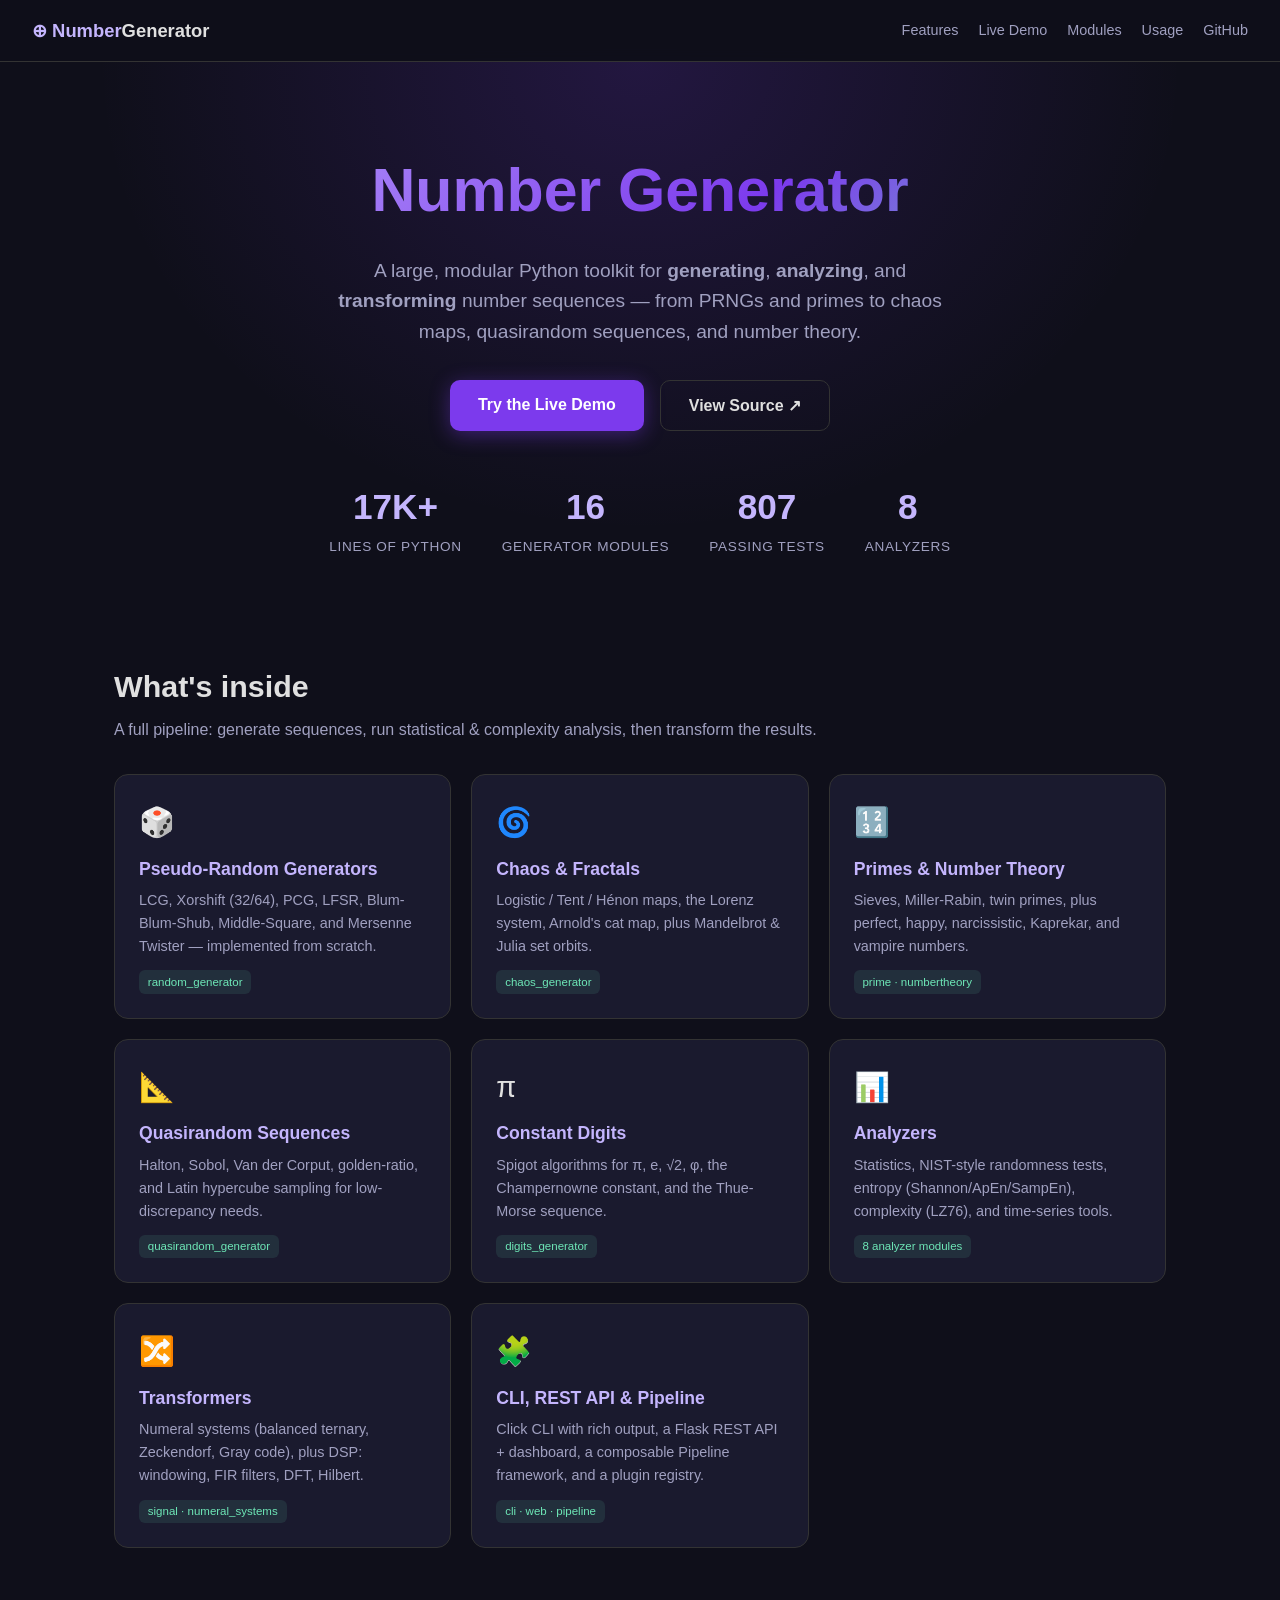
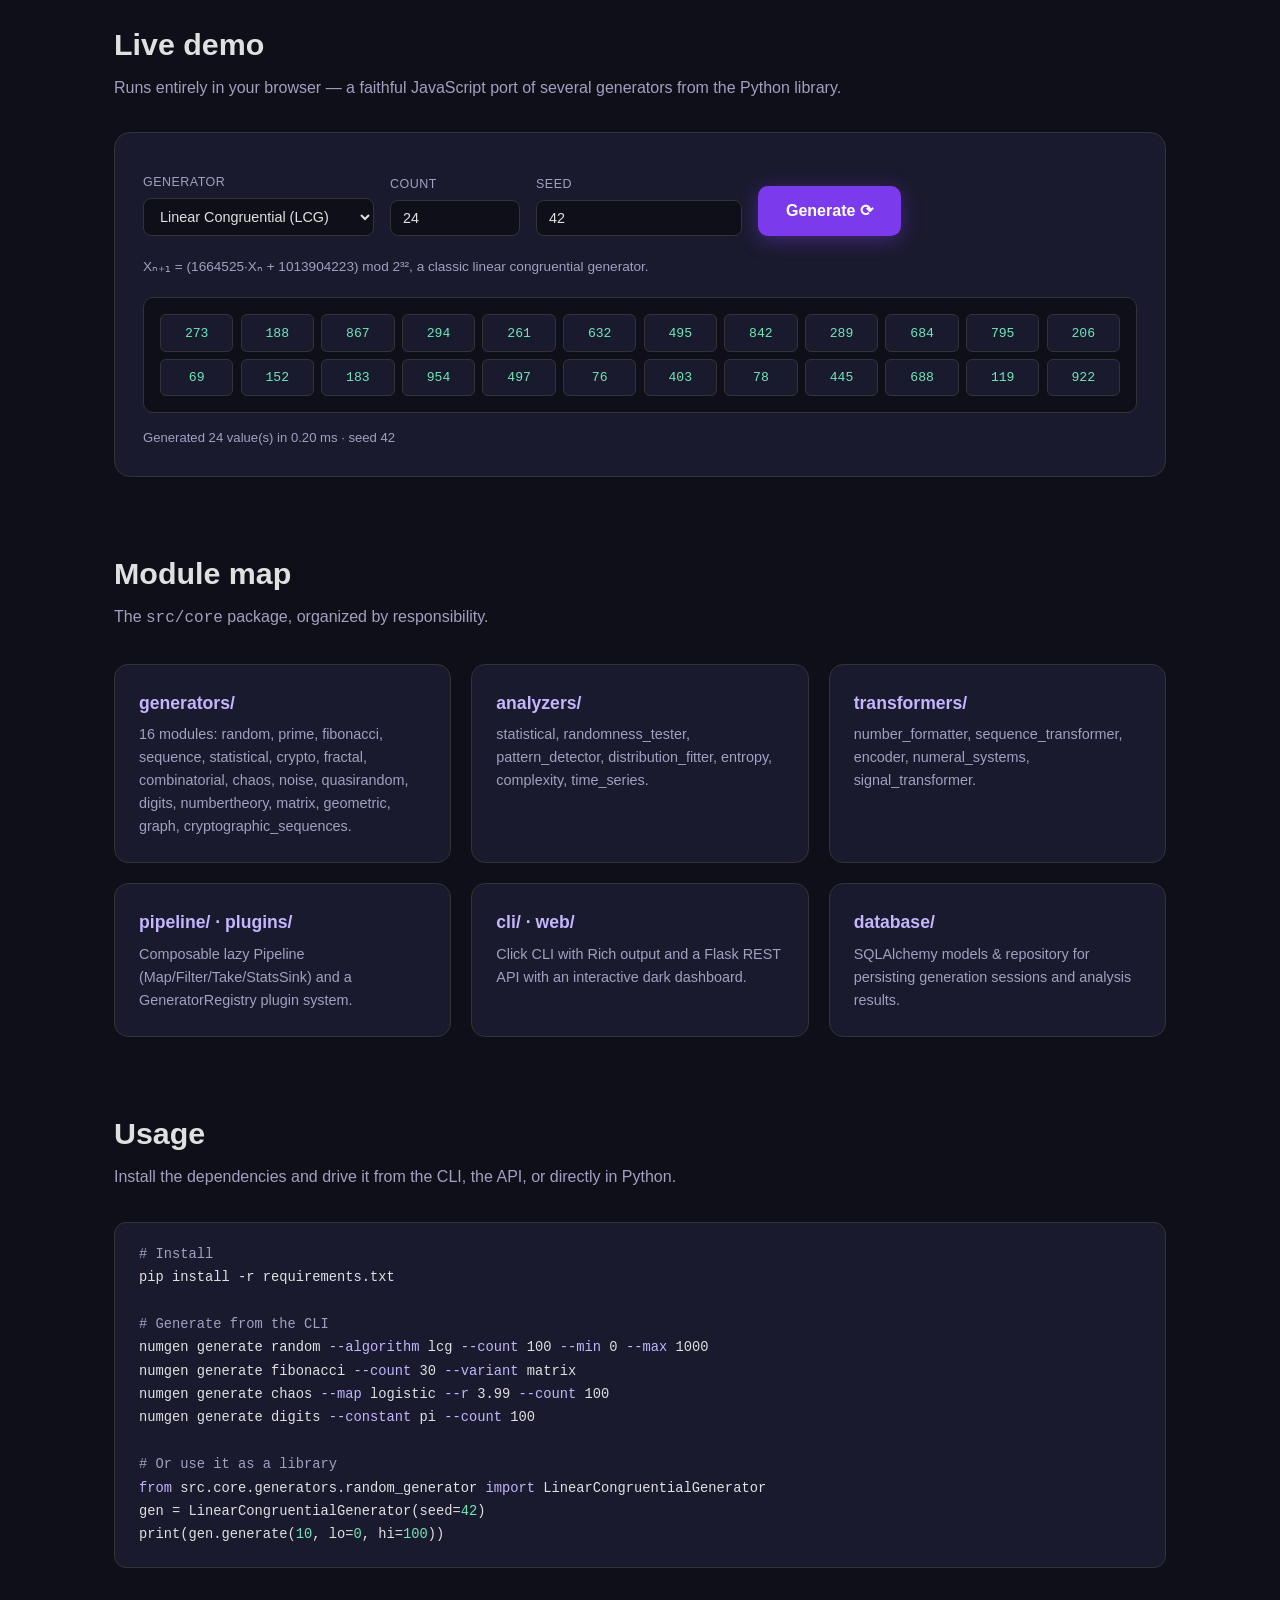
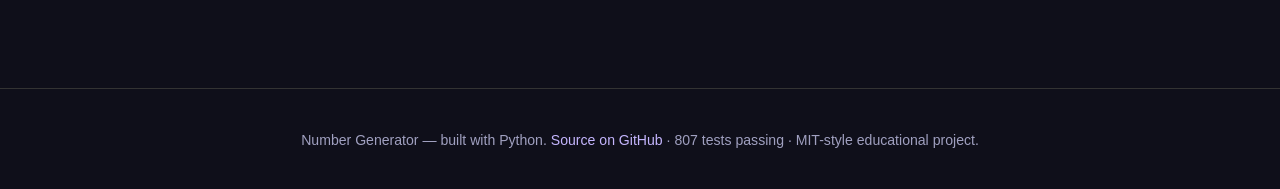
==== site/index.html @ 3690ec36 "feat: add static landing page and GitHub Pages deployment workflow - site/index.html: self-contained" ====
<!DOCTYPE html>
<html lang="en">
<head>
<meta charset="UTF-8">
<meta name="viewport" content="width=device-width, initial-scale=1.0">
<title>Number Generator — A Comprehensive Number Generation Toolkit</title>
<meta name="description" content="A large Python toolkit for generating, analyzing and transforming number sequences: PRNGs, primes, chaos maps, quasirandom sequences, number theory, and more.">
<style>
:root {
  --primary: #7c3aed;
  --primary-dark: #6d28d9;
  --primary-light: #c4b5fd;
  --bg: #0f0f1a;
  --bg-card: #1a1a2e;
  --bg-hover: #1e1e3a;
  --text: #e0e0e0;
  --text-muted: #a0a0c0;
  --border: #333;
  --success: #6ee7b7;
  --error: #f87171;
  --warning: #fbbf24;
}
* { margin: 0; padding: 0; box-sizing: border-box; }
html { scroll-behavior: smooth; }
body {
  font-family: -apple-system, BlinkMacSystemFont, "Segoe UI", Roboto, sans-serif;
  background: var(--bg);
  color: var(--text);
  line-height: 1.6;
}
::-webkit-scrollbar { width: 8px; height: 8px; }
::-webkit-scrollbar-track { background: var(--bg); }
::-webkit-scrollbar-thumb { background: var(--primary); border-radius: 4px; }
::selection { background: var(--primary); color: white; }
a { color: var(--primary-light); text-decoration: none; }
a:hover { text-decoration: underline; }
code, pre, .mono { font-family: "SF Mono", "Fira Code", Consolas, monospace; }

/* Nav */
nav {
  position: sticky; top: 0; z-index: 100;
  display: flex; align-items: center; gap: 1.5rem;
  padding: 1rem 2rem;
  background: rgba(15,15,26,0.85);
  backdrop-filter: blur(10px);
  border-bottom: 1px solid var(--border);
}
nav .brand { font-weight: 700; font-size: 1.15rem; color: var(--primary-light); }
nav .brand span { color: var(--text); }
nav .links { margin-left: auto; display: flex; gap: 1.25rem; flex-wrap: wrap; }
nav a { color: var(--text-muted); font-size: 0.9rem; }
nav a:hover { color: var(--primary-light); text-decoration: none; }

/* Hero */
header.hero {
  text-align: center;
  padding: 5rem 1.5rem 3.5rem;
  background:
    radial-gradient(ellipse at top, rgba(124,58,237,0.18), transparent 60%);
}
header.hero h1 {
  font-size: clamp(2.2rem, 6vw, 3.8rem);
  font-weight: 800;
  background: linear-gradient(135deg, #c4b5fd, #7c3aed 60%, #6ee7b7);
  -webkit-background-clip: text; background-clip: text;
  -webkit-text-fill-color: transparent;
  margin-bottom: 1rem;
}
header.hero p.tagline { font-size: 1.2rem; color: var(--text-muted); max-width: 640px; margin: 0 auto 2rem; }
.cta { display: flex; gap: 1rem; justify-content: center; flex-wrap: wrap; }
.btn {
  display: inline-block; padding: 0.75rem 1.75rem; border-radius: 10px;
  font-weight: 600; transition: transform .15s, box-shadow .15s;
}
.btn-primary { background: var(--primary); color: #fff; box-shadow: 0 4px 20px rgba(124,58,237,0.4); }
.btn-primary:hover { transform: translateY(-2px); text-decoration: none; box-shadow: 0 6px 28px rgba(124,58,237,0.55); }
.btn-ghost { border: 1px solid var(--border); color: var(--text); }
.btn-ghost:hover { border-color: var(--primary); text-decoration: none; }

/* Stat bar */
.stats { display: flex; justify-content: center; gap: 2.5rem; flex-wrap: wrap; margin-top: 3rem; }
.stat { text-align: center; }
.stat .num { font-size: 2.2rem; font-weight: 800; color: var(--primary-light); }
.stat .lbl { font-size: 0.85rem; color: var(--text-muted); text-transform: uppercase; letter-spacing: .05em; }

/* Layout */
main { max-width: 1100px; margin: 0 auto; padding: 3rem 1.5rem; }
section { margin-bottom: 4.5rem; scroll-margin-top: 80px; }
section h2 { font-size: 1.9rem; margin-bottom: 0.4rem; }
section .sub { color: var(--text-muted); margin-bottom: 2rem; }

/* Cards grid */
.grid { display: grid; grid-template-columns: repeat(auto-fill, minmax(270px, 1fr)); gap: 1.25rem; }
.card {
  background: var(--bg-card); border: 1px solid var(--border);
  border-radius: 14px; padding: 1.5rem; transition: border-color .2s, transform .2s;
}
.card:hover { border-color: var(--primary); transform: translateY(-3px); }
.card .ico { font-size: 1.8rem; margin-bottom: 0.6rem; }
.card h3 { font-size: 1.1rem; margin-bottom: 0.4rem; color: var(--primary-light); }
.card p { font-size: 0.9rem; color: var(--text-muted); }
.card .tag { display: inline-block; margin-top: 0.75rem; font-size: 0.72rem; color: var(--success);
  background: rgba(110,231,183,0.1); padding: 0.15rem 0.55rem; border-radius: 6px; }

/* Demo */
.demo {
  background: var(--bg-card); border: 1px solid var(--border);
  border-radius: 16px; padding: 1.75rem;
}
.demo .controls { display: flex; gap: 1rem; flex-wrap: wrap; align-items: flex-end; margin-bottom: 1.25rem; }
.field { display: flex; flex-direction: column; gap: 0.3rem; }
.field label { font-size: 0.78rem; color: var(--text-muted); text-transform: uppercase; letter-spacing: .04em; }
.field select, .field input {
  background: var(--bg); border: 1px solid var(--border); color: var(--text);
  padding: 0.55rem 0.75rem; border-radius: 8px; font-size: 0.9rem; min-width: 130px;
}
.field select:focus, .field input:focus { outline: none; border-color: var(--primary); }
#genBtn { cursor: pointer; }
.output {
  margin-top: 1.25rem; background: var(--bg); border: 1px solid var(--border);
  border-radius: 10px; padding: 1rem; min-height: 90px;
}
.number-grid { display: grid; grid-template-columns: repeat(auto-fill, minmax(72px, 1fr)); gap: 0.45rem; }
.number-cell {
  background: var(--bg-card); border: 1px solid var(--border); border-radius: 6px;
  padding: 0.45rem 0.3rem; text-align: center; font-family: monospace; font-size: 0.82rem;
  color: var(--success); overflow: hidden; text-overflow: ellipsis;
}
.number-cell:hover { border-color: var(--primary); }
.demo .meta { margin-top: 0.85rem; font-size: 0.82rem; color: var(--text-muted); }
.demo .desc { font-size: 0.85rem; color: var(--text-muted); margin-top: 0.5rem; min-height: 1.2em; }

/* Code block */
pre.code {
  background: var(--bg-card); border: 1px solid var(--border); border-radius: 12px;
  padding: 1.25rem 1.5rem; overflow-x: auto; font-size: 0.86rem; line-height: 1.7;
}
pre.code .c { color: var(--text-muted); }
pre.code .k { color: var(--primary-light); }
pre.code .s { color: var(--success); }

/* Footer */
footer { border-top: 1px solid var(--border); padding: 2.5rem 1.5rem; text-align: center; color: var(--text-muted); font-size: 0.88rem; }

@media (max-width: 600px) {
  nav { padding: 0.85rem 1rem; }
  nav .links { gap: 0.85rem; }
  .stats { gap: 1.5rem; }
}
</style>
</head>
<body>

<nav>
  <div class="brand">⊕ Number<span>Generator</span></div>
  <div class="links">
    <a href="#features">Features</a>
    <a href="#demo">Live Demo</a>
    <a href="#modules">Modules</a>
    <a href="#usage">Usage</a>
    <a href="https://github.com/kavalan-whisky/number-generator" target="_blank" rel="noopener">GitHub</a>
  </div>
</nav>

<header class="hero">
  <h1>Number Generator</h1>
  <p class="tagline">A large, modular Python toolkit for <strong>generating</strong>, <strong>analyzing</strong>,
    and <strong>transforming</strong> number sequences — from PRNGs and primes to chaos maps,
    quasirandom sequences, and number theory.</p>
  <div class="cta">
    <a class="btn btn-primary" href="#demo">Try the Live Demo</a>
    <a class="btn btn-ghost" href="https://github.com/kavalan-whisky/number-generator" target="_blank" rel="noopener">View Source ↗</a>
  </div>
  <div class="stats">
    <div class="stat"><div class="num">17K+</div><div class="lbl">Lines of Python</div></div>
    <div class="stat"><div class="num">16</div><div class="lbl">Generator Modules</div></div>
    <div class="stat"><div class="num">807</div><div class="lbl">Passing Tests</div></div>
    <div class="stat"><div class="num">8</div><div class="lbl">Analyzers</div></div>
  </div>
</header>

<main>

  <section id="features">
    <h2>What's inside</h2>
    <p class="sub">A full pipeline: generate sequences, run statistical &amp; complexity analysis, then transform the results.</p>
    <div class="grid">
      <div class="card">
        <div class="ico">🎲</div>
        <h3>Pseudo-Random Generators</h3>
        <p>LCG, Xorshift (32/64), PCG, LFSR, Blum-Blum-Shub, Middle-Square, and Mersenne Twister — implemented from scratch.</p>
        <span class="tag">random_generator</span>
      </div>
      <div class="card">
        <div class="ico">🌀</div>
        <h3>Chaos &amp; Fractals</h3>
        <p>Logistic / Tent / Hénon maps, the Lorenz system, Arnold's cat map, plus Mandelbrot &amp; Julia set orbits.</p>
        <span class="tag">chaos_generator</span>
      </div>
      <div class="card">
        <div class="ico">🔢</div>
        <h3>Primes &amp; Number Theory</h3>
        <p>Sieves, Miller-Rabin, twin primes, plus perfect, happy, narcissistic, Kaprekar, and vampire numbers.</p>
        <span class="tag">prime · numbertheory</span>
      </div>
      <div class="card">
        <div class="ico">📐</div>
        <h3>Quasirandom Sequences</h3>
        <p>Halton, Sobol, Van der Corput, golden-ratio, and Latin hypercube sampling for low-discrepancy needs.</p>
        <span class="tag">quasirandom_generator</span>
      </div>
      <div class="card">
        <div class="ico">π</div>
        <h3>Constant Digits</h3>
        <p>Spigot algorithms for π, e, √2, φ, the Champernowne constant, and the Thue-Morse sequence.</p>
        <span class="tag">digits_generator</span>
      </div>
      <div class="card">
        <div class="ico">📊</div>
        <h3>Analyzers</h3>
        <p>Statistics, NIST-style randomness tests, entropy (Shannon/ApEn/SampEn), complexity (LZ76), and time-series tools.</p>
        <span class="tag">8 analyzer modules</span>
      </div>
      <div class="card">
        <div class="ico">🔀</div>
        <h3>Transformers</h3>
        <p>Numeral systems (balanced ternary, Zeckendorf, Gray code), plus DSP: windowing, FIR filters, DFT, Hilbert.</p>
        <span class="tag">signal · numeral_systems</span>
      </div>
      <div class="card">
        <div class="ico">🧩</div>
        <h3>CLI, REST API &amp; Pipeline</h3>
        <p>Click CLI with rich output, a Flask REST API + dashboard, a composable Pipeline framework, and a plugin registry.</p>
        <span class="tag">cli · web · pipeline</span>
      </div>
    </div>
  </section>

  <section id="demo">
    <h2>Live demo</h2>
    <p class="sub">Runs entirely in your browser — a faithful JavaScript port of several generators from the Python library.</p>
    <div class="demo">
      <div class="controls">
        <div class="field">
          <label for="algo">Generator</label>
          <select id="algo">
            <optgroup label="Pseudo-random">
              <option value="lcg">Linear Congruential (LCG)</option>
              <option value="xorshift">Xorshift-32</option>
            </optgroup>
            <optgroup label="Sequences">
              <option value="fibonacci">Fibonacci</option>
              <option value="primes">Primes</option>
              <option value="triangular">Triangular numbers</option>
              <option value="catalan">Catalan numbers</option>
              <option value="collatz">Collatz (from seed)</option>
            </optgroup>
            <optgroup label="Chaos &amp; constants">
              <option value="logistic">Logistic map</option>
              <option value="thuemorse">Thue-Morse</option>
              <option value="halton">Halton (base 2)</option>
              <option value="pi">π digits</option>
            </optgroup>
          </select>
        </div>
        <div class="field">
          <label for="count">Count</label>
          <input id="count" type="number" value="24" min="1" max="200">
        </div>
        <div class="field">
          <label for="seed">Seed</label>
          <input id="seed" type="number" value="42">
        </div>
        <div class="field">
          <label>&nbsp;</label>
          <a class="btn btn-primary" id="genBtn">Generate ⟳</a>
        </div>
      </div>
      <div class="desc" id="desc"></div>
      <div class="output">
        <div class="number-grid" id="grid"></div>
      </div>
      <div class="meta" id="meta"></div>
    </div>
  </section>

  <section id="modules">
    <h2>Module map</h2>
    <p class="sub">The <code>src/core</code> package, organized by responsibility.</p>
    <div class="grid">
      <div class="card"><h3>generators/</h3><p>16 modules: random, prime, fibonacci, sequence, statistical, crypto, fractal, combinatorial, chaos, noise, quasirandom, digits, numbertheory, matrix, geometric, graph, cryptographic_sequences.</p></div>
      <div class="card"><h3>analyzers/</h3><p>statistical, randomness_tester, pattern_detector, distribution_fitter, entropy, complexity, time_series.</p></div>
      <div class="card"><h3>transformers/</h3><p>number_formatter, sequence_transformer, encoder, numeral_systems, signal_transformer.</p></div>
      <div class="card"><h3>pipeline/ · plugins/</h3><p>Composable lazy Pipeline (Map/Filter/Take/StatsSink) and a GeneratorRegistry plugin system.</p></div>
      <div class="card"><h3>cli/ · web/</h3><p>Click CLI with Rich output and a Flask REST API with an interactive dark dashboard.</p></div>
      <div class="card"><h3>database/</h3><p>SQLAlchemy models &amp; repository for persisting generation sessions and analysis results.</p></div>
    </div>
  </section>

  <section id="usage">
    <h2>Usage</h2>
    <p class="sub">Install the dependencies and drive it from the CLI, the API, or directly in Python.</p>
    <pre class="code"><span class="c"># Install</span>
pip install -r requirements.txt

<span class="c"># Generate from the CLI</span>
numgen generate random <span class="k">--algorithm</span> lcg <span class="k">--count</span> 100 <span class="k">--min</span> 0 <span class="k">--max</span> 1000
numgen generate fibonacci <span class="k">--count</span> 30 <span class="k">--variant</span> matrix
numgen generate chaos <span class="k">--map</span> logistic <span class="k">--r</span> 3.99 <span class="k">--count</span> 100
numgen generate digits <span class="k">--constant</span> pi <span class="k">--count</span> 100

<span class="c"># Or use it as a library</span>
<span class="k">from</span> src.core.generators.random_generator <span class="k">import</span> LinearCongruentialGenerator
gen = LinearCongruentialGenerator(seed=<span class="s">42</span>)
print(gen.generate(<span class="s">10</span>, lo=<span class="s">0</span>, hi=<span class="s">100</span>))</pre>
  </section>

</main>

<footer>
  <p>Number Generator — built with Python.
    <a href="https://github.com/kavalan-whisky/number-generator" target="_blank" rel="noopener">Source on GitHub</a> ·
    807 tests passing · MIT-style educational project.</p>
</footer>

<script>
// ---- JavaScript ports of the core generators (browser demo) ----
const Gen = {
  lcg(n, seed) {
    let x = seed >>> 0, out = [];
    const a = 1664525, c = 1013904223, m = 2 ** 32;
    for (let i = 0; i < n; i++) { x = (a * x + c) % m; out.push(x % 1000); }
    return out;
  },
  xorshift(n, seed) {
    let x = (seed >>> 0) || 1, out = [];
    for (let i = 0; i < n; i++) {
      x ^= x << 13; x >>>= 0;
      x ^= x >> 17;
      x ^= x << 5; x >>>= 0;
      out.push(x % 1000);
    }
    return out;
  },
  fibonacci(n) {
    let out = [], a = 0, b = 1;
    for (let i = 0; i < n; i++) { out.push(a); [a, b] = [b, a + b]; }
    return out;
  },
  primes(n) {
    let out = [], cand = 2;
    const isP = k => { for (let d = 2; d * d <= k; d++) if (k % d === 0) return false; return k > 1; };
    while (out.length < n) { if (isP(cand)) out.push(cand); cand++; }
    return out;
  },
  triangular(n) { let out = []; for (let k = 1; k <= n; k++) out.push(k * (k + 1) / 2); return out; },
  catalan(n) {
    let out = [], c = 1;
    for (let k = 0; k < n; k++) { out.push(c); c = c * 2 * (2 * k + 1) / (k + 2); c = Math.round(c); }
    return out;
  },
  collatz(n, seed) {
    let out = [], x = Math.max(1, Math.abs(seed) || 27);
    for (let i = 0; i < n && x !== 1; i++) { out.push(x); x = x % 2 === 0 ? x / 2 : 3 * x + 1; }
    out.push(1);
    return out.slice(0, n);
  },
  logistic(n, seed) {
    let out = [], r = 3.99, x = ((Math.abs(seed) % 99) + 1) / 101;
    for (let i = 0; i < 50; i++) x = r * x * (1 - x); // burn-in
    for (let i = 0; i < n; i++) { x = r * x * (1 - x); out.push(x.toFixed(4)); }
    return out;
  },
  thuemorse(n) {
    let out = [];
    for (let i = 0; i < n; i++) {
      let bits = 0, k = i;
      while (k) { bits ^= (k & 1); k >>= 1; }
      out.push(bits);
    }
    return out;
  },
  halton(n) {
    const vdc = (idx, base) => { let f = 1, r = 0; while (idx > 0) { f /= base; r += f * (idx % base); idx = Math.floor(idx / base); } return r; };
    let out = []; for (let i = 1; i <= n; i++) out.push(vdc(i, 2).toFixed(4)); return out;
  },
  pi(n) {
    // Spigot algorithm (Rabinowitz–Wagon); compute a couple extra, then slice.
    const N = n + 2;
    const len = Math.floor(10 * N / 3) + 1;
    let A = new Array(len).fill(2), out = [], nines = 0, predigit = 0;
    for (let j = 0; j < N; j++) {
      let q = 0;
      for (let i = len - 1; i >= 0; i--) {
        let x = 10 * A[i] + q * (i + 1);
        A[i] = x % (2 * i + 1);
        q = Math.floor(x / (2 * i + 1));
      }
      A[0] = q % 10; q = Math.floor(q / 10);
      if (q === 9) { nines++; }
      else if (q === 10) {
        out.push(predigit + 1);
        for (let k = 0; k < nines; k++) out.push(0);
        predigit = 0; nines = 0;
      } else {
        out.push(predigit);
        predigit = q;
        for (let k = 0; k < nines; k++) out.push(9);
        nines = 0;
      }
    }
    out.push(predigit);
    return out.slice(1, n + 1); // drop leading 0, keep n digits
  }
};

const DESCRIPTIONS = {
  lcg: "Xₙ₊₁ = (1664525·Xₙ + 1013904223) mod 2³², a classic linear congruential generator.",
  xorshift: "Marsaglia's 32-bit xorshift: fast, full-period bit-shuffling PRNG.",
  fibonacci: "Each term is the sum of the previous two, starting 0, 1, 1, 2, 3…",
  primes: "The prime numbers, found by trial division.",
  triangular: "Tₙ = n(n+1)/2 — dots that form a triangle.",
  catalan: "Cₙ counts balanced parentheses, binary trees, polygon triangulations…",
  collatz: "From the seed: halve if even, else 3n+1. Always reaches 1 (conjecturally).",
  logistic: "xₙ₊₁ = r·xₙ·(1−xₙ) with r=3.99 — a chaotic dynamical system.",
  thuemorse: "Parity of the number of 1-bits in n: 0,1,1,0,1,0,0,1…",
  halton: "Low-discrepancy quasirandom sequence (base 2) for even sampling of [0,1).",
  pi: "Digits of π via the Rabinowitz–Wagon spigot algorithm."
};

const NEEDS_SEED = new Set(["lcg", "xorshift", "collatz", "logistic"]);

function render() {
  const algo = document.getElementById("algo").value;
  const count = Math.max(1, Math.min(200, parseInt(document.getElementById("count").value) || 24));
  const seed = parseInt(document.getElementById("seed").value) || 0;
  const t0 = performance.now();
  const vals = NEEDS_SEED.has(algo) ? Gen[algo](count, seed) : Gen[algo](count);
  const dt = (performance.now() - t0).toFixed(2);

  const grid = document.getElementById("grid");
  grid.innerHTML = "";
  vals.forEach(v => {
    const cell = document.createElement("div");
    cell.className = "number-cell";
    cell.textContent = v;
    cell.title = v;
    grid.appendChild(cell);
  });
  document.getElementById("desc").textContent = DESCRIPTIONS[algo] || "";
  document.getElementById("meta").textContent =
    `Generated ${vals.length} value(s) in ${dt} ms · seed ${NEEDS_SEED.has(algo) ? seed : "n/a"}`;
}

document.getElementById("genBtn").addEventListener("click", render);
document.getElementById("algo").addEventListener("change", render);
document.getElementById("count").addEventListener("keydown", e => { if (e.key === "Enter") render(); });
document.getElementById("seed").addEventListener("keydown", e => { if (e.key === "Enter") render(); });
render();
</script>
</body>
</html>
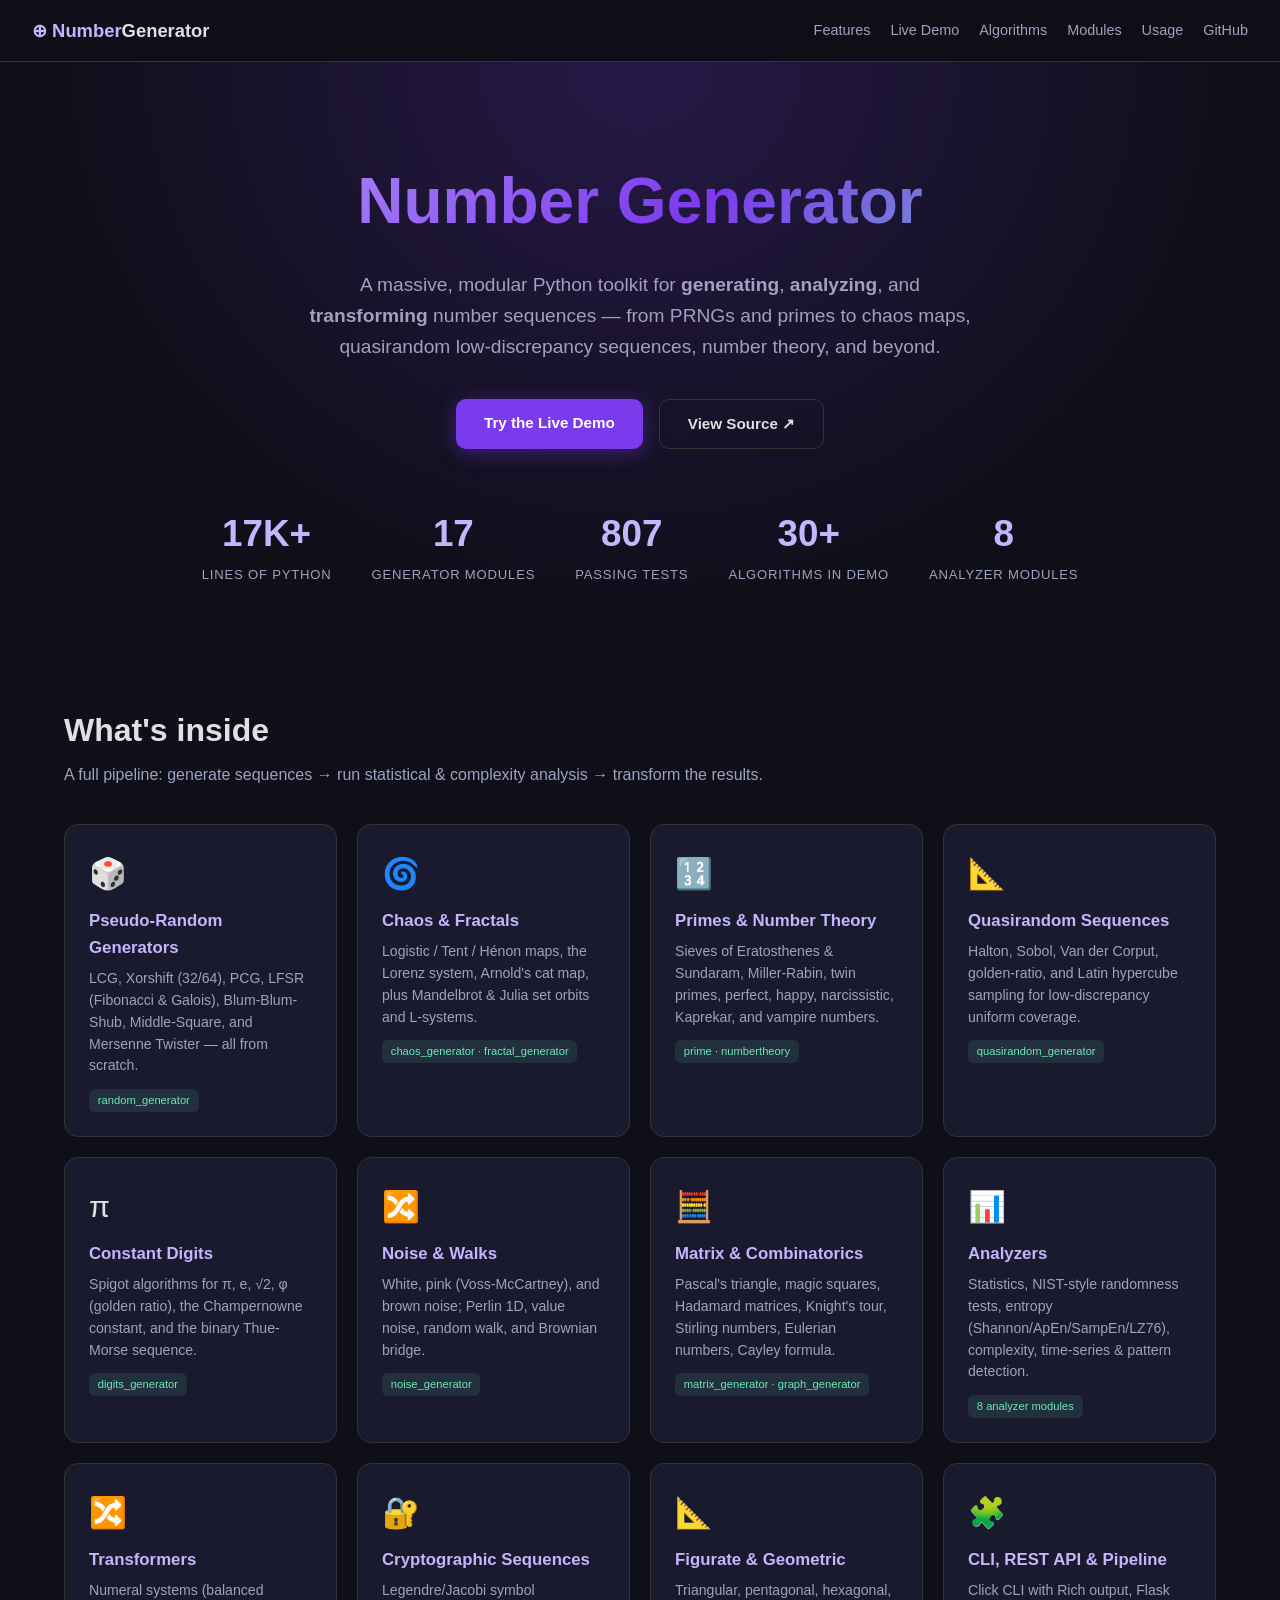
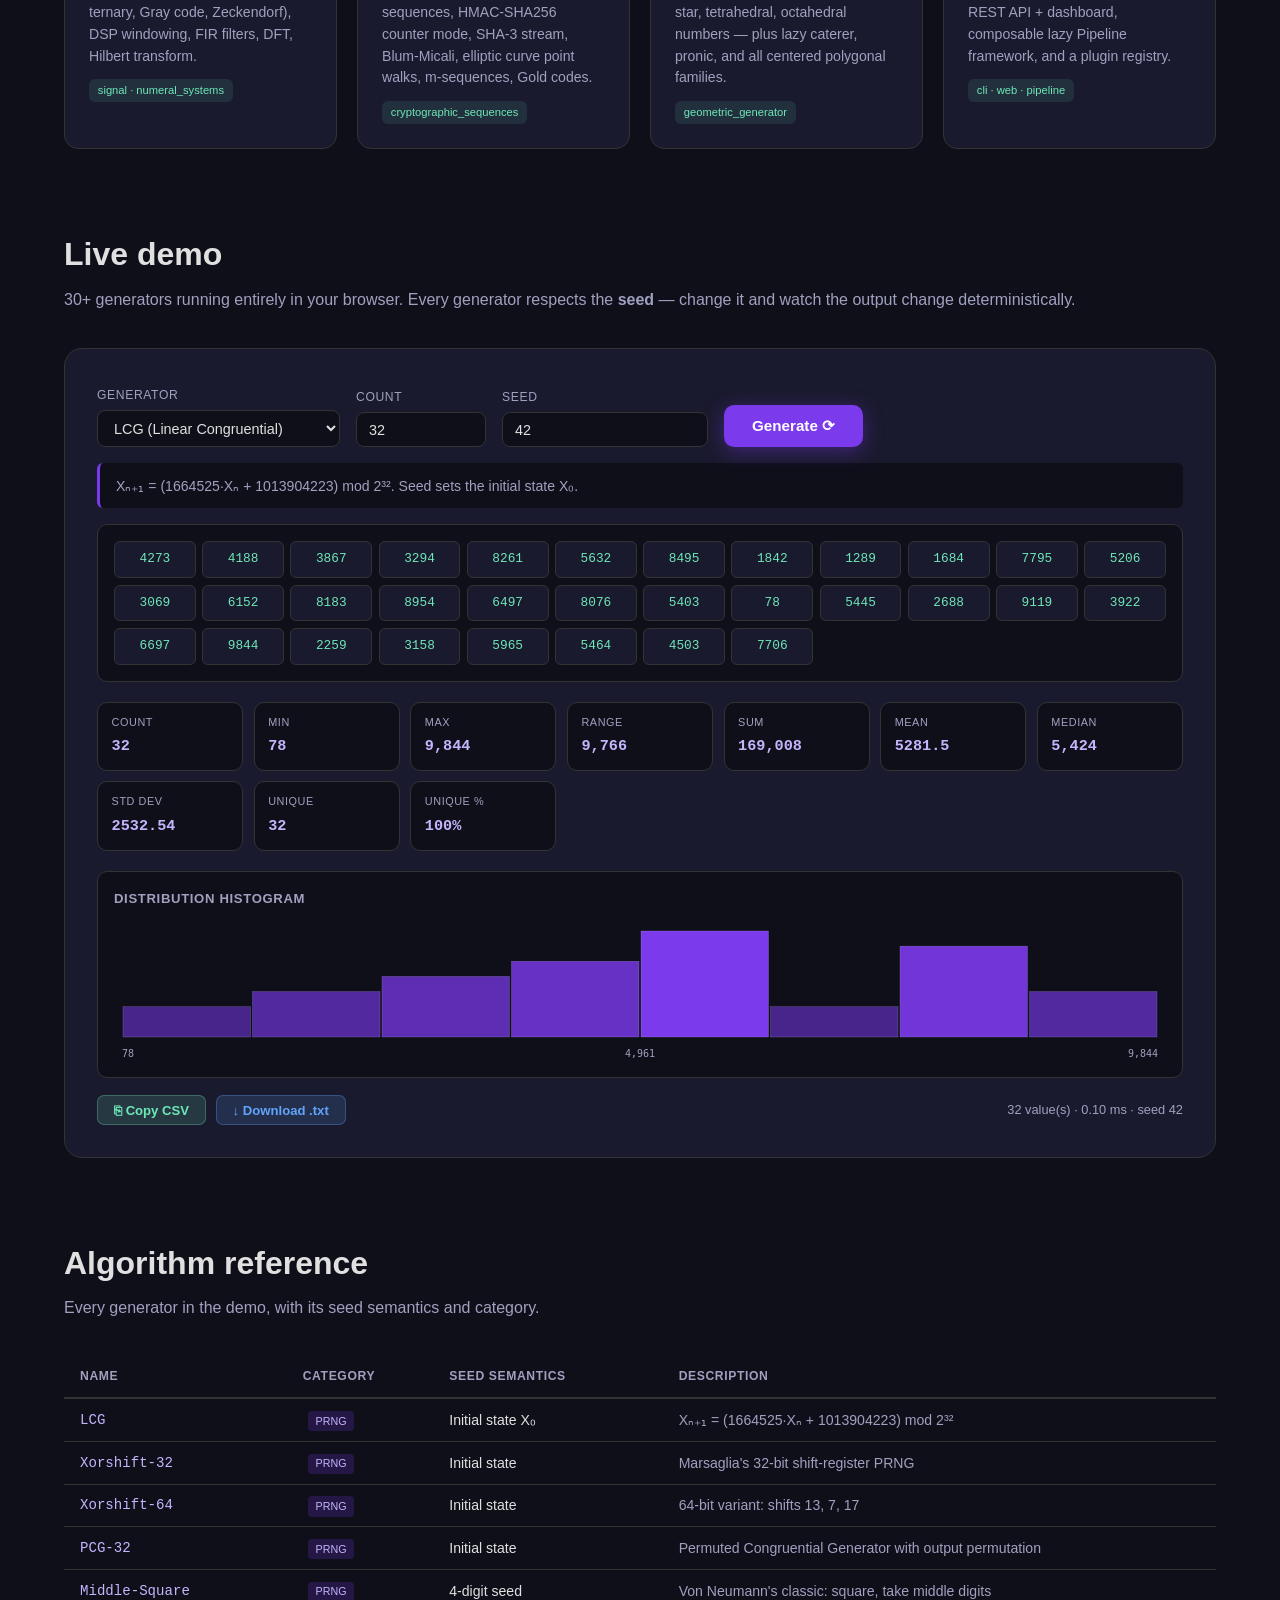
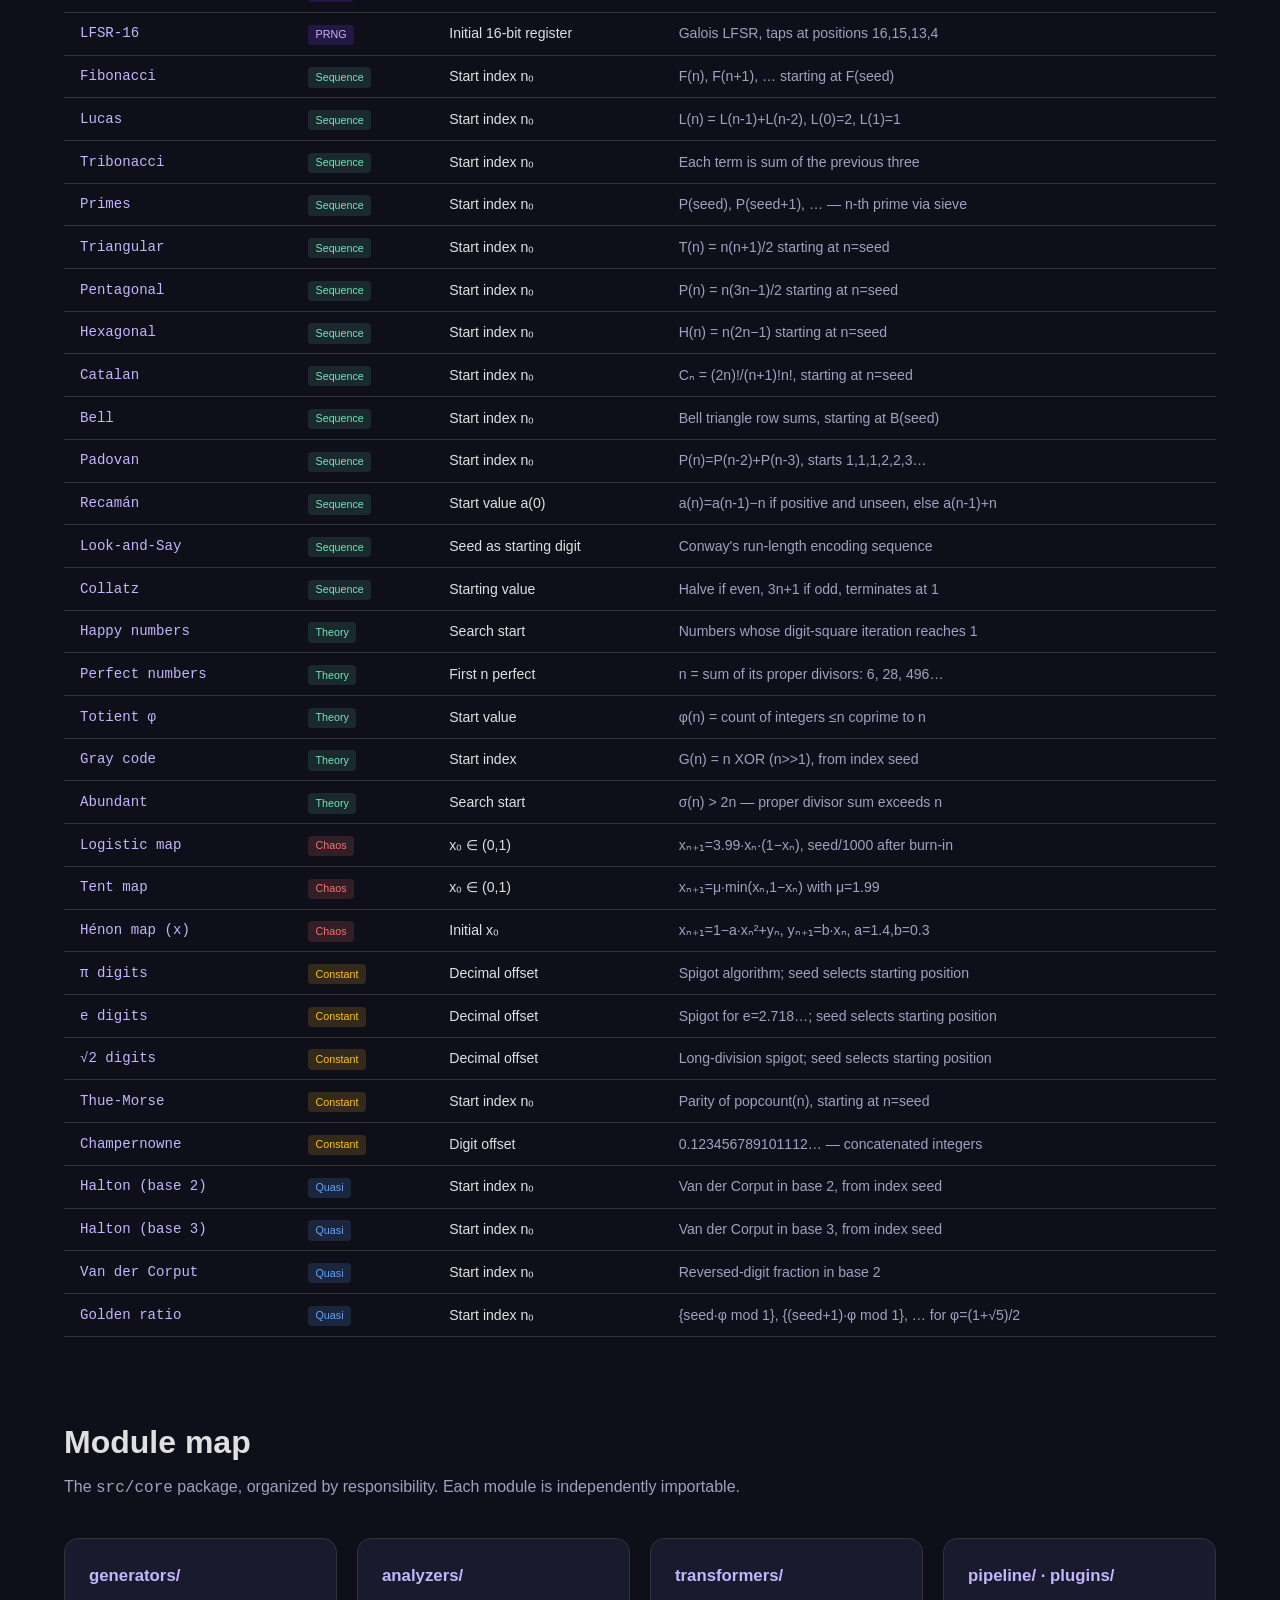
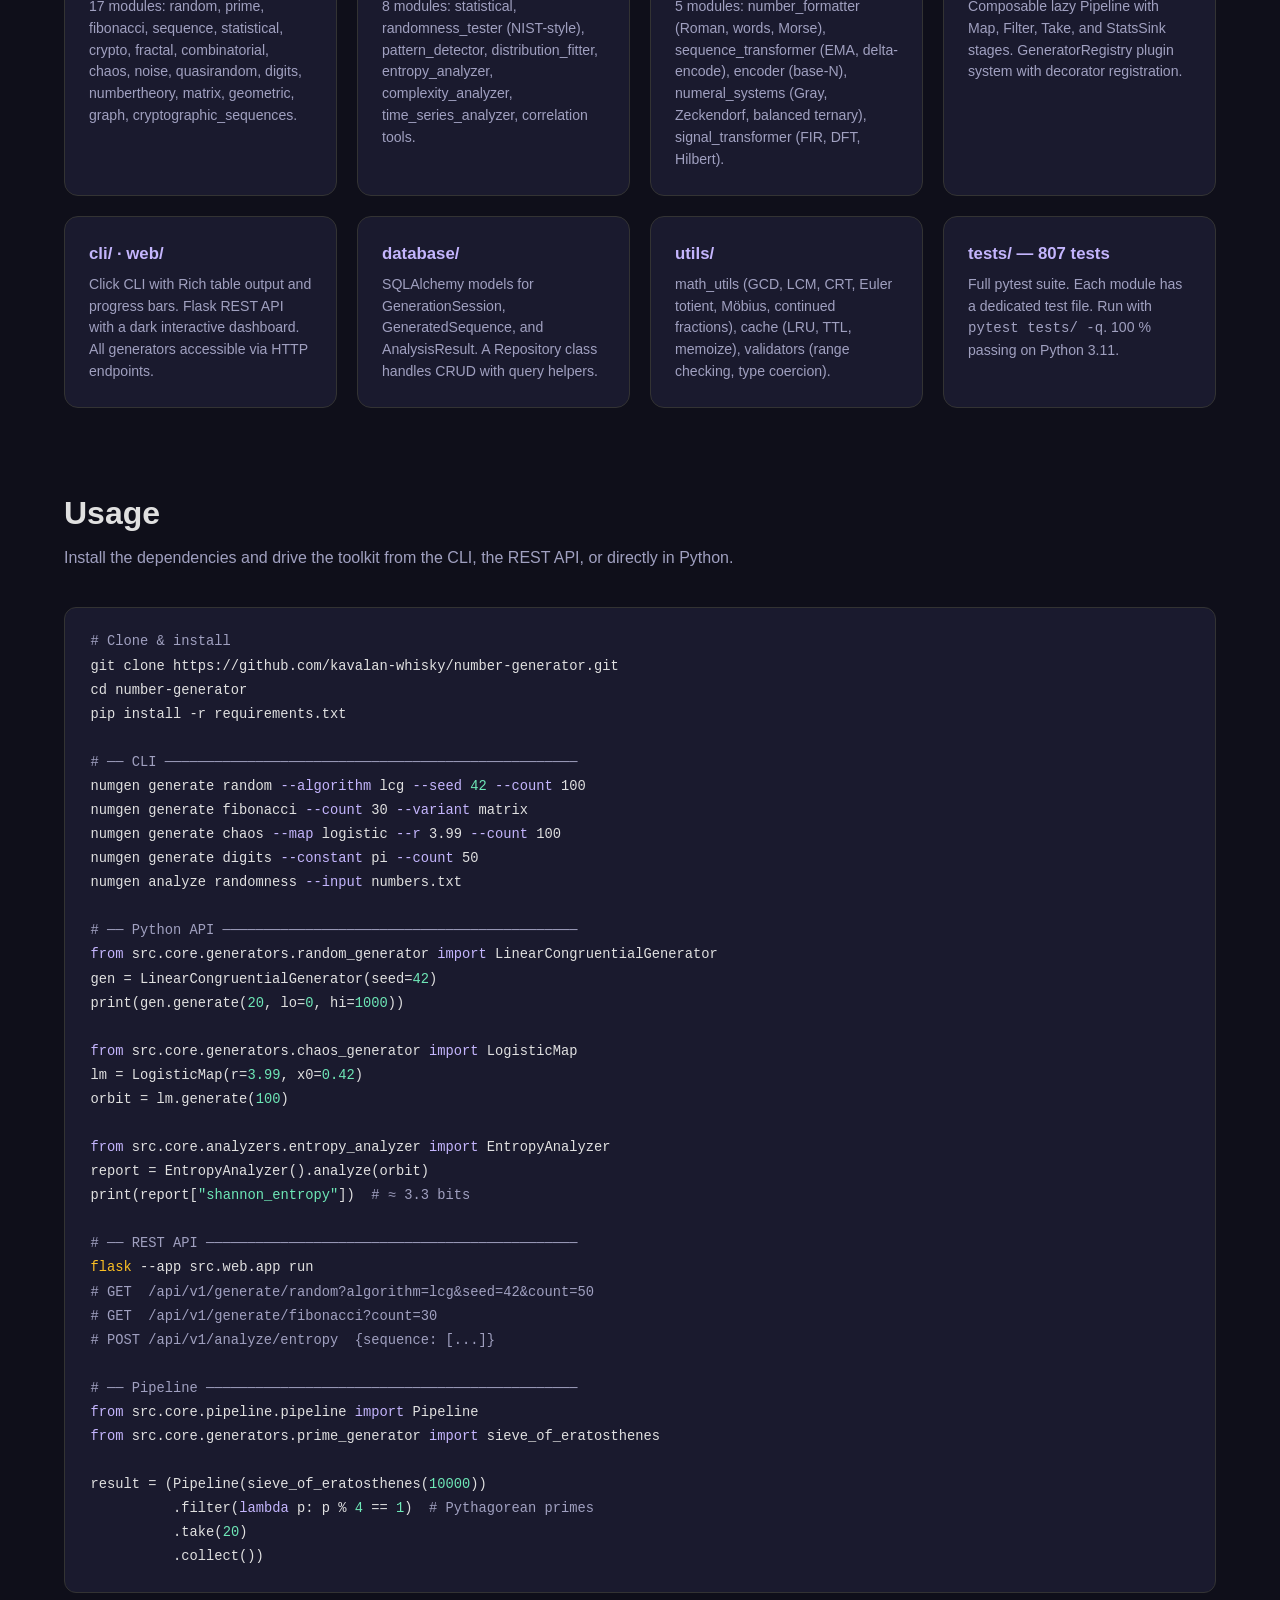
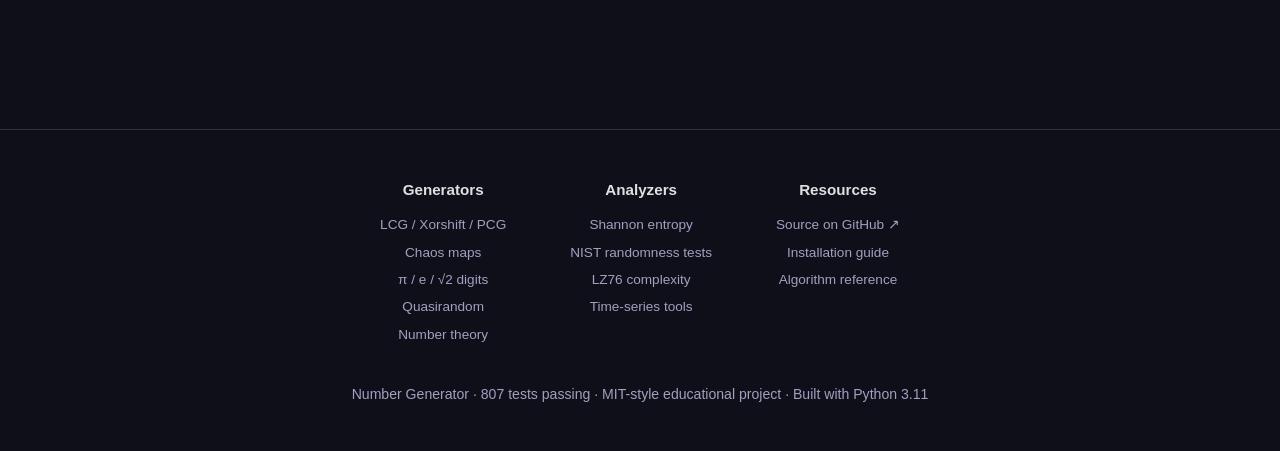
==== commit e124291d: "Overhaul site/index.html: 30+ generators, seed fixes, stats, histogram - Seed now affects every gene" ====
--- a/site/index.html
+++ b/site/index.html
@@ -19,6 +19,7 @@
   --success: #6ee7b7;
   --error: #f87171;
   --warning: #fbbf24;
+  --info: #60a5fa;
 }
 * { margin: 0; padding: 0; box-sizing: border-box; }
 html { scroll-behavior: smooth; }
@@ -41,11 +42,11 @@
   position: sticky; top: 0; z-index: 100;
   display: flex; align-items: center; gap: 1.5rem;
   padding: 1rem 2rem;
-  background: rgba(15,15,26,0.85);
-  backdrop-filter: blur(10px);
+  background: rgba(15,15,26,0.9);
+  backdrop-filter: blur(12px);
   border-bottom: 1px solid var(--border);
 }
-nav .brand { font-weight: 700; font-size: 1.15rem; color: var(--primary-light); }
+nav .brand { font-weight: 700; font-size: 1.15rem; color: var(--primary-light); white-space: nowrap; }
 nav .brand span { color: var(--text); }
 nav .links { margin-left: auto; display: flex; gap: 1.25rem; flex-wrap: wrap; }
 nav a { color: var(--text-muted); font-size: 0.9rem; }
@@ -54,98 +55,174 @@
 /* Hero */
 header.hero {
   text-align: center;
-  padding: 5rem 1.5rem 3.5rem;
-  background:
-    radial-gradient(ellipse at top, rgba(124,58,237,0.18), transparent 60%);
+  padding: 5.5rem 1.5rem 4rem;
+  background: radial-gradient(ellipse at top, rgba(124,58,237,0.22), transparent 65%);
 }
 header.hero h1 {
-  font-size: clamp(2.2rem, 6vw, 3.8rem);
+  font-size: clamp(2.4rem, 6vw, 4rem);
   font-weight: 800;
-  background: linear-gradient(135deg, #c4b5fd, #7c3aed 60%, #6ee7b7);
+  background: linear-gradient(135deg, #c4b5fd, #7c3aed 55%, #6ee7b7);
   -webkit-background-clip: text; background-clip: text;
   -webkit-text-fill-color: transparent;
-  margin-bottom: 1rem;
-}
-header.hero p.tagline { font-size: 1.2rem; color: var(--text-muted); max-width: 640px; margin: 0 auto 2rem; }
+  margin-bottom: 1.1rem;
+}
+header.hero p.tagline { font-size: 1.2rem; color: var(--text-muted); max-width: 680px; margin: 0 auto 2.25rem; }
 .cta { display: flex; gap: 1rem; justify-content: center; flex-wrap: wrap; }
 .btn {
   display: inline-block; padding: 0.75rem 1.75rem; border-radius: 10px;
-  font-weight: 600; transition: transform .15s, box-shadow .15s;
+  font-weight: 600; transition: transform .15s, box-shadow .15s; cursor: pointer;
+  border: none; font-size: 0.95rem;
 }
 .btn-primary { background: var(--primary); color: #fff; box-shadow: 0 4px 20px rgba(124,58,237,0.4); }
 .btn-primary:hover { transform: translateY(-2px); text-decoration: none; box-shadow: 0 6px 28px rgba(124,58,237,0.55); }
-.btn-ghost { border: 1px solid var(--border); color: var(--text); }
+.btn-ghost { border: 1px solid var(--border); color: var(--text); background: transparent; }
 .btn-ghost:hover { border-color: var(--primary); text-decoration: none; }
-
-/* Stat bar */
-.stats { display: flex; justify-content: center; gap: 2.5rem; flex-wrap: wrap; margin-top: 3rem; }
+.btn-sm { padding: 0.4rem 1rem; font-size: 0.82rem; border-radius: 7px; }
+.btn-success { background: rgba(110,231,183,0.15); color: var(--success); border: 1px solid rgba(110,231,183,0.3); }
+.btn-success:hover { background: rgba(110,231,183,0.25); }
+.btn-info { background: rgba(96,165,250,0.15); color: var(--info); border: 1px solid rgba(96,165,250,0.3); }
+.btn-info:hover { background: rgba(96,165,250,0.25); }
+
+/* Stats bar */
+.stats { display: flex; justify-content: center; gap: 2.5rem; flex-wrap: wrap; margin-top: 3.5rem; }
 .stat { text-align: center; }
-.stat .num { font-size: 2.2rem; font-weight: 800; color: var(--primary-light); }
-.stat .lbl { font-size: 0.85rem; color: var(--text-muted); text-transform: uppercase; letter-spacing: .05em; }
+.stat .num { font-size: 2.3rem; font-weight: 800; color: var(--primary-light); }
+.stat .lbl { font-size: 0.82rem; color: var(--text-muted); text-transform: uppercase; letter-spacing: .06em; }
 
 /* Layout */
-main { max-width: 1100px; margin: 0 auto; padding: 3rem 1.5rem; }
-section { margin-bottom: 4.5rem; scroll-margin-top: 80px; }
-section h2 { font-size: 1.9rem; margin-bottom: 0.4rem; }
-section .sub { color: var(--text-muted); margin-bottom: 2rem; }
+main { max-width: 1200px; margin: 0 auto; padding: 3.5rem 1.5rem; }
+section { margin-bottom: 5rem; scroll-margin-top: 80px; }
+section > h2 { font-size: 2rem; margin-bottom: 0.4rem; }
+section > .sub { color: var(--text-muted); margin-bottom: 2.25rem; font-size: 1rem; }
 
 /* Cards grid */
 .grid { display: grid; grid-template-columns: repeat(auto-fill, minmax(270px, 1fr)); gap: 1.25rem; }
+.grid-4 { display: grid; grid-template-columns: repeat(auto-fill, minmax(220px, 1fr)); gap: 1.1rem; }
 .card {
   background: var(--bg-card); border: 1px solid var(--border);
   border-radius: 14px; padding: 1.5rem; transition: border-color .2s, transform .2s;
 }
 .card:hover { border-color: var(--primary); transform: translateY(-3px); }
-.card .ico { font-size: 1.8rem; margin-bottom: 0.6rem; }
-.card h3 { font-size: 1.1rem; margin-bottom: 0.4rem; color: var(--primary-light); }
-.card p { font-size: 0.9rem; color: var(--text-muted); }
-.card .tag { display: inline-block; margin-top: 0.75rem; font-size: 0.72rem; color: var(--success);
+.card .ico { font-size: 1.9rem; margin-bottom: 0.65rem; }
+.card h3 { font-size: 1.05rem; margin-bottom: 0.4rem; color: var(--primary-light); }
+.card p { font-size: 0.88rem; color: var(--text-muted); line-height: 1.55; }
+.card .tag { display: inline-block; margin-top: 0.75rem; font-size: 0.7rem; color: var(--success);
   background: rgba(110,231,183,0.1); padding: 0.15rem 0.55rem; border-radius: 6px; }
 
-/* Demo */
+/* Demo section */
 .demo {
   background: var(--bg-card); border: 1px solid var(--border);
-  border-radius: 16px; padding: 1.75rem;
-}
-.demo .controls { display: flex; gap: 1rem; flex-wrap: wrap; align-items: flex-end; margin-bottom: 1.25rem; }
+  border-radius: 18px; padding: 2rem;
+}
+.demo .controls {
+  display: flex; gap: 1rem; flex-wrap: wrap; align-items: flex-end; margin-bottom: 1rem;
+}
 .field { display: flex; flex-direction: column; gap: 0.3rem; }
-.field label { font-size: 0.78rem; color: var(--text-muted); text-transform: uppercase; letter-spacing: .04em; }
+.field label { font-size: 0.76rem; color: var(--text-muted); text-transform: uppercase; letter-spacing: .05em; }
 .field select, .field input {
   background: var(--bg); border: 1px solid var(--border); color: var(--text);
   padding: 0.55rem 0.75rem; border-radius: 8px; font-size: 0.9rem; min-width: 130px;
 }
+.field select { min-width: 200px; }
 .field select:focus, .field input:focus { outline: none; border-color: var(--primary); }
-#genBtn { cursor: pointer; }
+
+.demo-desc {
+  background: var(--bg); border-left: 3px solid var(--primary);
+  border-radius: 6px; padding: 0.7rem 1rem;
+  font-size: 0.88rem; color: var(--text-muted);
+  min-height: 2.4em; margin-bottom: 1rem;
+}
+
+/* Output grid */
 .output {
-  margin-top: 1.25rem; background: var(--bg); border: 1px solid var(--border);
-  border-radius: 10px; padding: 1rem; min-height: 90px;
-}
-.number-grid { display: grid; grid-template-columns: repeat(auto-fill, minmax(72px, 1fr)); gap: 0.45rem; }
+  background: var(--bg); border: 1px solid var(--border);
+  border-radius: 10px; padding: 1rem; min-height: 100px;
+}
+.number-grid {
+  display: grid;
+  grid-template-columns: repeat(auto-fill, minmax(78px, 1fr));
+  gap: 0.4rem;
+}
 .number-cell {
   background: var(--bg-card); border: 1px solid var(--border); border-radius: 6px;
-  padding: 0.45rem 0.3rem; text-align: center; font-family: monospace; font-size: 0.82rem;
-  color: var(--success); overflow: hidden; text-overflow: ellipsis;
-}
-.number-cell:hover { border-color: var(--primary); }
-.demo .meta { margin-top: 0.85rem; font-size: 0.82rem; color: var(--text-muted); }
-.demo .desc { font-size: 0.85rem; color: var(--text-muted); margin-top: 0.5rem; min-height: 1.2em; }
+  padding: 0.45rem 0.3rem; text-align: center; font-family: monospace; font-size: 0.8rem;
+  color: var(--success); overflow: hidden; text-overflow: ellipsis; white-space: nowrap;
+  transition: border-color .15s, background .15s;
+}
+.number-cell:hover { border-color: var(--primary); background: var(--bg-hover); }
+
+/* Stats panel */
+.stats-panel {
+  display: grid;
+  grid-template-columns: repeat(auto-fill, minmax(130px, 1fr));
+  gap: 0.65rem;
+  margin-top: 1.25rem;
+}
+.stat-card {
+  background: var(--bg); border: 1px solid var(--border); border-radius: 10px;
+  padding: 0.7rem 0.85rem;
+}
+.stat-card .s-label { font-size: 0.68rem; color: var(--text-muted); text-transform: uppercase; letter-spacing: .05em; margin-bottom: 0.2rem; }
+.stat-card .s-val { font-family: monospace; font-size: 0.95rem; color: var(--primary-light); font-weight: 600; }
+
+/* Histogram */
+.histogram-wrap {
+  margin-top: 1.25rem;
+  background: var(--bg); border: 1px solid var(--border); border-radius: 10px;
+  padding: 1rem;
+}
+.histogram-wrap h4 { font-size: 0.82rem; color: var(--text-muted); text-transform: uppercase; letter-spacing: .05em; margin-bottom: 0.75rem; }
+#histCanvas { width: 100%; height: 140px; display: block; border-radius: 6px; }
+
+/* Action bar */
+.action-bar {
+  display: flex; gap: 0.6rem; flex-wrap: wrap;
+  margin-top: 1.1rem; align-items: center;
+}
+.action-bar .meta { margin-left: auto; font-size: 0.8rem; color: var(--text-muted); }
+#copyMsg { font-size: 0.78rem; color: var(--success); opacity: 0; transition: opacity .3s; }
 
 /* Code block */
 pre.code {
   background: var(--bg-card); border: 1px solid var(--border); border-radius: 12px;
-  padding: 1.25rem 1.5rem; overflow-x: auto; font-size: 0.86rem; line-height: 1.7;
+  padding: 1.4rem 1.6rem; overflow-x: auto; font-size: 0.86rem; line-height: 1.75;
 }
 pre.code .c { color: var(--text-muted); }
 pre.code .k { color: var(--primary-light); }
 pre.code .s { color: var(--success); }
+pre.code .t { color: var(--warning); }
+
+/* Algo table */
+.algo-table { width: 100%; border-collapse: collapse; font-size: 0.88rem; }
+.algo-table th { text-align: left; padding: 0.65rem 1rem; border-bottom: 2px solid var(--border); color: var(--text-muted); font-size: 0.76rem; text-transform: uppercase; letter-spacing: .05em; }
+.algo-table td { padding: 0.6rem 1rem; border-bottom: 1px solid var(--border); vertical-align: top; }
+.algo-table tr:hover td { background: var(--bg-card); }
+.algo-table td:first-child { color: var(--primary-light); font-family: monospace; white-space: nowrap; }
+.algo-table td:last-child { color: var(--text-muted); }
+.badge { display: inline-block; font-size: 0.67rem; padding: 0.1rem 0.45rem; border-radius: 4px; margin-left: 0.35rem; vertical-align: middle; }
+.badge-chaos { background: rgba(248,113,113,0.15); color: var(--error); }
+.badge-prng { background: rgba(124,58,237,0.2); color: var(--primary-light); }
+.badge-seq { background: rgba(110,231,183,0.12); color: var(--success); }
+.badge-const { background: rgba(251,191,36,0.15); color: var(--warning); }
+.badge-quasi { background: rgba(96,165,250,0.15); color: var(--info); }
 
 /* Footer */
-footer { border-top: 1px solid var(--border); padding: 2.5rem 1.5rem; text-align: center; color: var(--text-muted); font-size: 0.88rem; }
-
-@media (max-width: 600px) {
-  nav { padding: 0.85rem 1rem; }
-  nav .links { gap: 0.85rem; }
+footer {
+  border-top: 1px solid var(--border); padding: 3rem 1.5rem;
+  text-align: center; color: var(--text-muted); font-size: 0.88rem;
+}
+footer .footer-grid { display: flex; justify-content: center; gap: 4rem; flex-wrap: wrap; margin-bottom: 2rem; }
+footer .f-col h4 { color: var(--text); font-size: 0.95rem; margin-bottom: 0.75rem; }
+footer .f-col a { display: block; color: var(--text-muted); font-size: 0.85rem; margin-bottom: 0.35rem; }
+footer .f-col a:hover { color: var(--primary-light); }
+
+@media (max-width: 640px) {
+  nav { padding: 0.8rem 1rem; }
+  nav .links { gap: 0.8rem; }
   .stats { gap: 1.5rem; }
+  .demo { padding: 1.25rem; }
+  .field select { min-width: 160px; }
+  .action-bar .meta { width: 100%; margin-left: 0; }
 }
 </style>
 </head>
@@ -156,6 +233,7 @@
   <div class="links">
     <a href="#features">Features</a>
     <a href="#demo">Live Demo</a>
+    <a href="#algorithms">Algorithms</a>
     <a href="#modules">Modules</a>
     <a href="#usage">Usage</a>
     <a href="https://github.com/kavalan-whisky/number-generator" target="_blank" rel="noopener">GitHub</a>
@@ -164,298 +242,978 @@
 
 <header class="hero">
   <h1>Number Generator</h1>
-  <p class="tagline">A large, modular Python toolkit for <strong>generating</strong>, <strong>analyzing</strong>,
+  <p class="tagline">A massive, modular Python toolkit for <strong>generating</strong>, <strong>analyzing</strong>,
     and <strong>transforming</strong> number sequences — from PRNGs and primes to chaos maps,
-    quasirandom sequences, and number theory.</p>
+    quasirandom low-discrepancy sequences, number theory, and beyond.</p>
   <div class="cta">
     <a class="btn btn-primary" href="#demo">Try the Live Demo</a>
     <a class="btn btn-ghost" href="https://github.com/kavalan-whisky/number-generator" target="_blank" rel="noopener">View Source ↗</a>
   </div>
   <div class="stats">
     <div class="stat"><div class="num">17K+</div><div class="lbl">Lines of Python</div></div>
-    <div class="stat"><div class="num">16</div><div class="lbl">Generator Modules</div></div>
+    <div class="stat"><div class="num">17</div><div class="lbl">Generator Modules</div></div>
     <div class="stat"><div class="num">807</div><div class="lbl">Passing Tests</div></div>
-    <div class="stat"><div class="num">8</div><div class="lbl">Analyzers</div></div>
+    <div class="stat"><div class="num">30+</div><div class="lbl">Algorithms in Demo</div></div>
+    <div class="stat"><div class="num">8</div><div class="lbl">Analyzer Modules</div></div>
   </div>
 </header>
 
 <main>
 
-  <section id="features">
-    <h2>What's inside</h2>
-    <p class="sub">A full pipeline: generate sequences, run statistical &amp; complexity analysis, then transform the results.</p>
-    <div class="grid">
-      <div class="card">
-        <div class="ico">🎲</div>
-        <h3>Pseudo-Random Generators</h3>
-        <p>LCG, Xorshift (32/64), PCG, LFSR, Blum-Blum-Shub, Middle-Square, and Mersenne Twister — implemented from scratch.</p>
-        <span class="tag">random_generator</span>
+<section id="features">
+  <h2>What's inside</h2>
+  <p class="sub">A full pipeline: generate sequences → run statistical &amp; complexity analysis → transform the results.</p>
+  <div class="grid">
+    <div class="card">
+      <div class="ico">🎲</div>
+      <h3>Pseudo-Random Generators</h3>
+      <p>LCG, Xorshift (32/64), PCG, LFSR (Fibonacci &amp; Galois), Blum-Blum-Shub, Middle-Square, and Mersenne Twister — all from scratch.</p>
+      <span class="tag">random_generator</span>
+    </div>
+    <div class="card">
+      <div class="ico">🌀</div>
+      <h3>Chaos &amp; Fractals</h3>
+      <p>Logistic / Tent / Hénon maps, the Lorenz system, Arnold's cat map, plus Mandelbrot &amp; Julia set orbits and L-systems.</p>
+      <span class="tag">chaos_generator · fractal_generator</span>
+    </div>
+    <div class="card">
+      <div class="ico">🔢</div>
+      <h3>Primes &amp; Number Theory</h3>
+      <p>Sieves of Eratosthenes &amp; Sundaram, Miller-Rabin, twin primes, perfect, happy, narcissistic, Kaprekar, and vampire numbers.</p>
+      <span class="tag">prime · numbertheory</span>
+    </div>
+    <div class="card">
+      <div class="ico">📐</div>
+      <h3>Quasirandom Sequences</h3>
+      <p>Halton, Sobol, Van der Corput, golden-ratio, and Latin hypercube sampling for low-discrepancy uniform coverage.</p>
+      <span class="tag">quasirandom_generator</span>
+    </div>
+    <div class="card">
+      <div class="ico">π</div>
+      <h3>Constant Digits</h3>
+      <p>Spigot algorithms for π, e, √2, φ (golden ratio), the Champernowne constant, and the binary Thue-Morse sequence.</p>
+      <span class="tag">digits_generator</span>
+    </div>
+    <div class="card">
+      <div class="ico">🔀</div>
+      <h3>Noise &amp; Walks</h3>
+      <p>White, pink (Voss-McCartney), and brown noise; Perlin 1D, value noise, random walk, and Brownian bridge.</p>
+      <span class="tag">noise_generator</span>
+    </div>
+    <div class="card">
+      <div class="ico">🧮</div>
+      <h3>Matrix &amp; Combinatorics</h3>
+      <p>Pascal's triangle, magic squares, Hadamard matrices, Knight's tour, Stirling numbers, Eulerian numbers, Cayley formula.</p>
+      <span class="tag">matrix_generator · graph_generator</span>
+    </div>
+    <div class="card">
+      <div class="ico">📊</div>
+      <h3>Analyzers</h3>
+      <p>Statistics, NIST-style randomness tests, entropy (Shannon/ApEn/SampEn/LZ76), complexity, time-series &amp; pattern detection.</p>
+      <span class="tag">8 analyzer modules</span>
+    </div>
+    <div class="card">
+      <div class="ico">🔀</div>
+      <h3>Transformers</h3>
+      <p>Numeral systems (balanced ternary, Gray code, Zeckendorf), DSP windowing, FIR filters, DFT, Hilbert transform.</p>
+      <span class="tag">signal · numeral_systems</span>
+    </div>
+    <div class="card">
+      <div class="ico">🔐</div>
+      <h3>Cryptographic Sequences</h3>
+      <p>Legendre/Jacobi symbol sequences, HMAC-SHA256 counter mode, SHA-3 stream, Blum-Micali, elliptic curve point walks, m-sequences, Gold codes.</p>
+      <span class="tag">cryptographic_sequences</span>
+    </div>
+    <div class="card">
+      <div class="ico">📐</div>
+      <h3>Figurate &amp; Geometric</h3>
+      <p>Triangular, pentagonal, hexagonal, star, tetrahedral, octahedral numbers — plus lazy caterer, pronic, and all centered polygonal families.</p>
+      <span class="tag">geometric_generator</span>
+    </div>
+    <div class="card">
+      <div class="ico">🧩</div>
+      <h3>CLI, REST API &amp; Pipeline</h3>
+      <p>Click CLI with Rich output, Flask REST API + dashboard, composable lazy Pipeline framework, and a plugin registry.</p>
+      <span class="tag">cli · web · pipeline</span>
+    </div>
+  </div>
+</section>
+
+<section id="demo">
+  <h2>Live demo</h2>
+  <p class="sub">30+ generators running entirely in your browser. Every generator respects the <strong>seed</strong> — change it and watch the output change deterministically.</p>
+  <div class="demo">
+    <div class="controls">
+      <div class="field">
+        <label for="algo">Generator</label>
+        <select id="algo">
+          <optgroup label="Pseudo-Random PRNGs">
+            <option value="lcg">LCG (Linear Congruential)</option>
+            <option value="xorshift">Xorshift-32</option>
+            <option value="xorshift64">Xorshift-64</option>
+            <option value="pcg">PCG-32</option>
+            <option value="midsquare">Middle-Square</option>
+            <option value="lfsr">LFSR (16-bit, Galois)</option>
+          </optgroup>
+          <optgroup label="Classic Sequences">
+            <option value="fibonacci">Fibonacci (from seed offset)</option>
+            <option value="lucas">Lucas numbers</option>
+            <option value="tribonacci">Tribonacci</option>
+            <option value="primes">Primes (from seed offset)</option>
+            <option value="triangular">Triangular (from seed offset)</option>
+            <option value="pentagonal">Pentagonal numbers</option>
+            <option value="hexagonal">Hexagonal numbers</option>
+            <option value="catalan">Catalan numbers</option>
+            <option value="bell">Bell numbers</option>
+            <option value="padovan">Padovan sequence</option>
+            <option value="recaman">Recamán sequence</option>
+            <option value="look_and_say">Look-and-Say</option>
+            <option value="collatz">Collatz (from seed)</option>
+          </optgroup>
+          <optgroup label="Number Theory">
+            <option value="happy">Happy numbers (first n)</option>
+            <option value="perfect">Perfect numbers</option>
+            <option value="totient">Euler's Totient φ(seed..)</option>
+            <option value="gray">Gray code (from seed)</option>
+            <option value="abundant">Abundant numbers</option>
+          </optgroup>
+          <optgroup label="Chaos &amp; Fractals">
+            <option value="logistic">Logistic map (r=3.99)</option>
+            <option value="tent">Tent map</option>
+            <option value="henon_x">Hénon map (x-coords)</option>
+          </optgroup>
+          <optgroup label="Constants &amp; Digits">
+            <option value="pi">π digits (from seed offset)</option>
+            <option value="e_digits">e digits (from seed offset)</option>
+            <option value="sqrt2">√2 digits (from seed offset)</option>
+            <option value="thuemorse">Thue-Morse sequence</option>
+            <option value="champernowne">Champernowne digits</option>
+          </optgroup>
+          <optgroup label="Quasirandom">
+            <option value="halton2">Halton (base 2)</option>
+            <option value="halton3">Halton (base 3)</option>
+            <option value="vdc">Van der Corput (base 2)</option>
+            <option value="golden">Golden ratio sequence</option>
+          </optgroup>
+        </select>
       </div>
-      <div class="card">
-        <div class="ico">🌀</div>
-        <h3>Chaos &amp; Fractals</h3>
-        <p>Logistic / Tent / Hénon maps, the Lorenz system, Arnold's cat map, plus Mandelbrot &amp; Julia set orbits.</p>
-        <span class="tag">chaos_generator</span>
+      <div class="field">
+        <label for="count">Count</label>
+        <input id="count" type="number" value="32" min="1" max="300">
       </div>
-      <div class="card">
-        <div class="ico">🔢</div>
-        <h3>Primes &amp; Number Theory</h3>
-        <p>Sieves, Miller-Rabin, twin primes, plus perfect, happy, narcissistic, Kaprekar, and vampire numbers.</p>
-        <span class="tag">prime · numbertheory</span>
+      <div class="field">
+        <label for="seed">Seed</label>
+        <input id="seed" type="number" value="42" min="0">
       </div>
-      <div class="card">
-        <div class="ico">📐</div>
-        <h3>Quasirandom Sequences</h3>
-        <p>Halton, Sobol, Van der Corput, golden-ratio, and Latin hypercube sampling for low-discrepancy needs.</p>
-        <span class="tag">quasirandom_generator</span>
+      <div class="field">
+        <label>&nbsp;</label>
+        <button class="btn btn-primary" id="genBtn">Generate ⟳</button>
       </div>
-      <div class="card">
-        <div class="ico">π</div>
-        <h3>Constant Digits</h3>
-        <p>Spigot algorithms for π, e, √2, φ, the Champernowne constant, and the Thue-Morse sequence.</p>
-        <span class="tag">digits_generator</span>
-      </div>
-      <div class="card">
-        <div class="ico">📊</div>
-        <h3>Analyzers</h3>
-        <p>Statistics, NIST-style randomness tests, entropy (Shannon/ApEn/SampEn), complexity (LZ76), and time-series tools.</p>
-        <span class="tag">8 analyzer modules</span>
-      </div>
-      <div class="card">
-        <div class="ico">🔀</div>
-        <h3>Transformers</h3>
-        <p>Numeral systems (balanced ternary, Zeckendorf, Gray code), plus DSP: windowing, FIR filters, DFT, Hilbert.</p>
-        <span class="tag">signal · numeral_systems</span>
-      </div>
-      <div class="card">
-        <div class="ico">🧩</div>
-        <h3>CLI, REST API &amp; Pipeline</h3>
-        <p>Click CLI with rich output, a Flask REST API + dashboard, a composable Pipeline framework, and a plugin registry.</p>
-        <span class="tag">cli · web · pipeline</span>
-      </div>
-    </div>
-  </section>
-
-  <section id="demo">
-    <h2>Live demo</h2>
-    <p class="sub">Runs entirely in your browser — a faithful JavaScript port of several generators from the Python library.</p>
-    <div class="demo">
-      <div class="controls">
-        <div class="field">
-          <label for="algo">Generator</label>
-          <select id="algo">
-            <optgroup label="Pseudo-random">
-              <option value="lcg">Linear Congruential (LCG)</option>
-              <option value="xorshift">Xorshift-32</option>
-            </optgroup>
-            <optgroup label="Sequences">
-              <option value="fibonacci">Fibonacci</option>
-              <option value="primes">Primes</option>
-              <option value="triangular">Triangular numbers</option>
-              <option value="catalan">Catalan numbers</option>
-              <option value="collatz">Collatz (from seed)</option>
-            </optgroup>
-            <optgroup label="Chaos &amp; constants">
-              <option value="logistic">Logistic map</option>
-              <option value="thuemorse">Thue-Morse</option>
-              <option value="halton">Halton (base 2)</option>
-              <option value="pi">π digits</option>
-            </optgroup>
-          </select>
-        </div>
-        <div class="field">
-          <label for="count">Count</label>
-          <input id="count" type="number" value="24" min="1" max="200">
-        </div>
-        <div class="field">
-          <label for="seed">Seed</label>
-          <input id="seed" type="number" value="42">
-        </div>
-        <div class="field">
-          <label>&nbsp;</label>
-          <a class="btn btn-primary" id="genBtn">Generate ⟳</a>
-        </div>
-      </div>
-      <div class="desc" id="desc"></div>
-      <div class="output">
-        <div class="number-grid" id="grid"></div>
-      </div>
-      <div class="meta" id="meta"></div>
-    </div>
-  </section>
-
-  <section id="modules">
-    <h2>Module map</h2>
-    <p class="sub">The <code>src/core</code> package, organized by responsibility.</p>
-    <div class="grid">
-      <div class="card"><h3>generators/</h3><p>16 modules: random, prime, fibonacci, sequence, statistical, crypto, fractal, combinatorial, chaos, noise, quasirandom, digits, numbertheory, matrix, geometric, graph, cryptographic_sequences.</p></div>
-      <div class="card"><h3>analyzers/</h3><p>statistical, randomness_tester, pattern_detector, distribution_fitter, entropy, complexity, time_series.</p></div>
-      <div class="card"><h3>transformers/</h3><p>number_formatter, sequence_transformer, encoder, numeral_systems, signal_transformer.</p></div>
-      <div class="card"><h3>pipeline/ · plugins/</h3><p>Composable lazy Pipeline (Map/Filter/Take/StatsSink) and a GeneratorRegistry plugin system.</p></div>
-      <div class="card"><h3>cli/ · web/</h3><p>Click CLI with Rich output and a Flask REST API with an interactive dark dashboard.</p></div>
-      <div class="card"><h3>database/</h3><p>SQLAlchemy models &amp; repository for persisting generation sessions and analysis results.</p></div>
-    </div>
-  </section>
-
-  <section id="usage">
-    <h2>Usage</h2>
-    <p class="sub">Install the dependencies and drive it from the CLI, the API, or directly in Python.</p>
-    <pre class="code"><span class="c"># Install</span>
+    </div>
+
+    <div class="demo-desc" id="desc">Select a generator above.</div>
+
+    <div class="output">
+      <div class="number-grid" id="grid"></div>
+    </div>
+
+    <!-- Live stats panel -->
+    <div class="stats-panel" id="statsPanel" style="display:none"></div>
+
+    <!-- Histogram -->
+    <div class="histogram-wrap" id="histWrap" style="display:none">
+      <h4>Distribution histogram</h4>
+      <canvas id="histCanvas"></canvas>
+    </div>
+
+    <!-- Action bar -->
+    <div class="action-bar">
+      <button class="btn btn-sm btn-success" id="copyBtn">⎘ Copy CSV</button>
+      <button class="btn btn-sm btn-info" id="downloadBtn">↓ Download .txt</button>
+      <span id="copyMsg">Copied!</span>
+      <span class="meta" id="meta"></span>
+    </div>
+  </div>
+</section>
+
+<section id="algorithms">
+  <h2>Algorithm reference</h2>
+  <p class="sub">Every generator in the demo, with its seed semantics and category.</p>
+  <div style="overflow-x:auto">
+  <table class="algo-table">
+    <thead>
+      <tr><th>Name</th><th>Category</th><th>Seed semantics</th><th>Description</th></tr>
+    </thead>
+    <tbody>
+      <tr><td>LCG</td><td><span class="badge badge-prng">PRNG</span></td><td>Initial state X₀</td><td>Xₙ₊₁ = (1664525·Xₙ + 1013904223) mod 2³²</td></tr>
+      <tr><td>Xorshift-32</td><td><span class="badge badge-prng">PRNG</span></td><td>Initial state</td><td>Marsaglia's 32-bit shift-register PRNG</td></tr>
+      <tr><td>Xorshift-64</td><td><span class="badge badge-prng">PRNG</span></td><td>Initial state</td><td>64-bit variant: shifts 13, 7, 17</td></tr>
+      <tr><td>PCG-32</td><td><span class="badge badge-prng">PRNG</span></td><td>Initial state</td><td>Permuted Congruential Generator with output permutation</td></tr>
+      <tr><td>Middle-Square</td><td><span class="badge badge-prng">PRNG</span></td><td>4-digit seed</td><td>Von Neumann's classic: square, take middle digits</td></tr>
+      <tr><td>LFSR-16</td><td><span class="badge badge-prng">PRNG</span></td><td>Initial 16-bit register</td><td>Galois LFSR, taps at positions 16,15,13,4</td></tr>
+      <tr><td>Fibonacci</td><td><span class="badge badge-seq">Sequence</span></td><td>Start index n₀</td><td>F(n), F(n+1), … starting at F(seed)</td></tr>
+      <tr><td>Lucas</td><td><span class="badge badge-seq">Sequence</span></td><td>Start index n₀</td><td>L(n) = L(n-1)+L(n-2), L(0)=2, L(1)=1</td></tr>
+      <tr><td>Tribonacci</td><td><span class="badge badge-seq">Sequence</span></td><td>Start index n₀</td><td>Each term is sum of the previous three</td></tr>
+      <tr><td>Primes</td><td><span class="badge badge-seq">Sequence</span></td><td>Start index n₀</td><td>P(seed), P(seed+1), … — n-th prime via sieve</td></tr>
+      <tr><td>Triangular</td><td><span class="badge badge-seq">Sequence</span></td><td>Start index n₀</td><td>T(n) = n(n+1)/2 starting at n=seed</td></tr>
+      <tr><td>Pentagonal</td><td><span class="badge badge-seq">Sequence</span></td><td>Start index n₀</td><td>P(n) = n(3n−1)/2 starting at n=seed</td></tr>
+      <tr><td>Hexagonal</td><td><span class="badge badge-seq">Sequence</span></td><td>Start index n₀</td><td>H(n) = n(2n−1) starting at n=seed</td></tr>
+      <tr><td>Catalan</td><td><span class="badge badge-seq">Sequence</span></td><td>Start index n₀</td><td>Cₙ = (2n)!/(n+1)!n!, starting at n=seed</td></tr>
+      <tr><td>Bell</td><td><span class="badge badge-seq">Sequence</span></td><td>Start index n₀</td><td>Bell triangle row sums, starting at B(seed)</td></tr>
+      <tr><td>Padovan</td><td><span class="badge badge-seq">Sequence</span></td><td>Start index n₀</td><td>P(n)=P(n-2)+P(n-3), starts 1,1,1,2,2,3…</td></tr>
+      <tr><td>Recamán</td><td><span class="badge badge-seq">Sequence</span></td><td>Start value a(0)</td><td>a(n)=a(n-1)−n if positive and unseen, else a(n-1)+n</td></tr>
+      <tr><td>Look-and-Say</td><td><span class="badge badge-seq">Sequence</span></td><td>Seed as starting digit</td><td>Conway's run-length encoding sequence</td></tr>
+      <tr><td>Collatz</td><td><span class="badge badge-seq">Sequence</span></td><td>Starting value</td><td>Halve if even, 3n+1 if odd, terminates at 1</td></tr>
+      <tr><td>Happy numbers</td><td><span class="badge badge-seq">Theory</span></td><td>Search start</td><td>Numbers whose digit-square iteration reaches 1</td></tr>
+      <tr><td>Perfect numbers</td><td><span class="badge badge-seq">Theory</span></td><td>First n perfect</td><td>n = sum of its proper divisors: 6, 28, 496…</td></tr>
+      <tr><td>Totient φ</td><td><span class="badge badge-seq">Theory</span></td><td>Start value</td><td>φ(n) = count of integers ≤n coprime to n</td></tr>
+      <tr><td>Gray code</td><td><span class="badge badge-seq">Theory</span></td><td>Start index</td><td>G(n) = n XOR (n>>1), from index seed</td></tr>
+      <tr><td>Abundant</td><td><span class="badge badge-seq">Theory</span></td><td>Search start</td><td>σ(n) > 2n — proper divisor sum exceeds n</td></tr>
+      <tr><td>Logistic map</td><td><span class="badge badge-chaos">Chaos</span></td><td>x₀ ∈ (0,1)</td><td>xₙ₊₁=3.99·xₙ·(1−xₙ), seed/1000 after burn-in</td></tr>
+      <tr><td>Tent map</td><td><span class="badge badge-chaos">Chaos</span></td><td>x₀ ∈ (0,1)</td><td>xₙ₊₁=μ·min(xₙ,1−xₙ) with μ=1.99</td></tr>
+      <tr><td>Hénon map (x)</td><td><span class="badge badge-chaos">Chaos</span></td><td>Initial x₀</td><td>xₙ₊₁=1−a·xₙ²+yₙ, yₙ₊₁=b·xₙ, a=1.4,b=0.3</td></tr>
+      <tr><td>π digits</td><td><span class="badge badge-const">Constant</span></td><td>Decimal offset</td><td>Spigot algorithm; seed selects starting position</td></tr>
+      <tr><td>e digits</td><td><span class="badge badge-const">Constant</span></td><td>Decimal offset</td><td>Spigot for e=2.718…; seed selects starting position</td></tr>
+      <tr><td>√2 digits</td><td><span class="badge badge-const">Constant</span></td><td>Decimal offset</td><td>Long-division spigot; seed selects starting position</td></tr>
+      <tr><td>Thue-Morse</td><td><span class="badge badge-const">Constant</span></td><td>Start index n₀</td><td>Parity of popcount(n), starting at n=seed</td></tr>
+      <tr><td>Champernowne</td><td><span class="badge badge-const">Constant</span></td><td>Digit offset</td><td>0.123456789101112… — concatenated integers</td></tr>
+      <tr><td>Halton (base 2)</td><td><span class="badge badge-quasi">Quasi</span></td><td>Start index n₀</td><td>Van der Corput in base 2, from index seed</td></tr>
+      <tr><td>Halton (base 3)</td><td><span class="badge badge-quasi">Quasi</span></td><td>Start index n₀</td><td>Van der Corput in base 3, from index seed</td></tr>
+      <tr><td>Van der Corput</td><td><span class="badge badge-quasi">Quasi</span></td><td>Start index n₀</td><td>Reversed-digit fraction in base 2</td></tr>
+      <tr><td>Golden ratio</td><td><span class="badge badge-quasi">Quasi</span></td><td>Start index n₀</td><td>{seed·φ mod 1}, {(seed+1)·φ mod 1}, … for φ=(1+√5)/2</td></tr>
+    </tbody>
+  </table>
+  </div>
+</section>
+
+<section id="modules">
+  <h2>Module map</h2>
+  <p class="sub">The <code>src/core</code> package, organized by responsibility. Each module is independently importable.</p>
+  <div class="grid">
+    <div class="card"><h3>generators/</h3>
+      <p>17 modules: random, prime, fibonacci, sequence, statistical, crypto, fractal, combinatorial, chaos, noise, quasirandom, digits, numbertheory, matrix, geometric, graph, cryptographic_sequences.</p></div>
+    <div class="card"><h3>analyzers/</h3>
+      <p>8 modules: statistical, randomness_tester (NIST-style), pattern_detector, distribution_fitter, entropy_analyzer, complexity_analyzer, time_series_analyzer, correlation tools.</p></div>
+    <div class="card"><h3>transformers/</h3>
+      <p>5 modules: number_formatter (Roman, words, Morse), sequence_transformer (EMA, delta-encode), encoder (base-N), numeral_systems (Gray, Zeckendorf, balanced ternary), signal_transformer (FIR, DFT, Hilbert).</p></div>
+    <div class="card"><h3>pipeline/ · plugins/</h3>
+      <p>Composable lazy Pipeline with Map, Filter, Take, and StatsSink stages. GeneratorRegistry plugin system with decorator registration.</p></div>
+    <div class="card"><h3>cli/ · web/</h3>
+      <p>Click CLI with Rich table output and progress bars. Flask REST API with a dark interactive dashboard. All generators accessible via HTTP endpoints.</p></div>
+    <div class="card"><h3>database/</h3>
+      <p>SQLAlchemy models for GenerationSession, GeneratedSequence, and AnalysisResult. A Repository class handles CRUD with query helpers.</p></div>
+    <div class="card"><h3>utils/</h3>
+      <p>math_utils (GCD, LCM, CRT, Euler totient, Möbius, continued fractions), cache (LRU, TTL, memoize), validators (range checking, type coercion).</p></div>
+    <div class="card"><h3>tests/ — 807 tests</h3>
+      <p>Full pytest suite. Each module has a dedicated test file. Run with <code>pytest tests/ -q</code>. 100 % passing on Python 3.11.</p></div>
+  </div>
+</section>
+
+<section id="usage">
+  <h2>Usage</h2>
+  <p class="sub">Install the dependencies and drive the toolkit from the CLI, the REST API, or directly in Python.</p>
+  <pre class="code"><span class="c"># Clone &amp; install</span>
+git clone https://github.com/kavalan-whisky/number-generator.git
+cd number-generator
 pip install -r requirements.txt
 
-<span class="c"># Generate from the CLI</span>
-numgen generate random <span class="k">--algorithm</span> lcg <span class="k">--count</span> 100 <span class="k">--min</span> 0 <span class="k">--max</span> 1000
+<span class="c"># ── CLI ──────────────────────────────────────────────────</span>
+numgen generate random <span class="k">--algorithm</span> lcg <span class="k">--seed</span> <span class="s">42</span> <span class="k">--count</span> 100
 numgen generate fibonacci <span class="k">--count</span> 30 <span class="k">--variant</span> matrix
 numgen generate chaos <span class="k">--map</span> logistic <span class="k">--r</span> 3.99 <span class="k">--count</span> 100
-numgen generate digits <span class="k">--constant</span> pi <span class="k">--count</span> 100
-
-<span class="c"># Or use it as a library</span>
+numgen generate digits <span class="k">--constant</span> pi <span class="k">--count</span> 50
+numgen analyze randomness <span class="k">--input</span> numbers.txt
+
+<span class="c"># ── Python API ───────────────────────────────────────────</span>
 <span class="k">from</span> src.core.generators.random_generator <span class="k">import</span> LinearCongruentialGenerator
 gen = LinearCongruentialGenerator(seed=<span class="s">42</span>)
-print(gen.generate(<span class="s">10</span>, lo=<span class="s">0</span>, hi=<span class="s">100</span>))</pre>
-  </section>
+print(gen.generate(<span class="s">20</span>, lo=<span class="s">0</span>, hi=<span class="s">1000</span>))
+
+<span class="k">from</span> src.core.generators.chaos_generator <span class="k">import</span> LogisticMap
+lm = LogisticMap(r=<span class="s">3.99</span>, x0=<span class="s">0.42</span>)
+orbit = lm.generate(<span class="s">100</span>)
+
+<span class="k">from</span> src.core.analyzers.entropy_analyzer <span class="k">import</span> EntropyAnalyzer
+report = EntropyAnalyzer().analyze(orbit)
+print(report[<span class="s">"shannon_entropy"</span>])  <span class="c"># ≈ 3.3 bits</span>
+
+<span class="c"># ── REST API ─────────────────────────────────────────────</span>
+<span class="t">flask</span> --app src.web.app run
+<span class="c"># GET  /api/v1/generate/random?algorithm=lcg&amp;seed=42&amp;count=50</span>
+<span class="c"># GET  /api/v1/generate/fibonacci?count=30</span>
+<span class="c"># POST /api/v1/analyze/entropy  {sequence: [...]}</span>
+
+<span class="c"># ── Pipeline ─────────────────────────────────────────────</span>
+<span class="k">from</span> src.core.pipeline.pipeline <span class="k">import</span> Pipeline
+<span class="k">from</span> src.core.generators.prime_generator <span class="k">import</span> sieve_of_eratosthenes
+
+result = (Pipeline(sieve_of_eratosthenes(<span class="s">10000</span>))
+          .filter(<span class="k">lambda</span> p: p % <span class="s">4</span> == <span class="s">1</span>)  <span class="c"># Pythagorean primes</span>
+          .take(<span class="s">20</span>)
+          .collect())</pre>
+</section>
 
 </main>
 
 <footer>
-  <p>Number Generator — built with Python.
-    <a href="https://github.com/kavalan-whisky/number-generator" target="_blank" rel="noopener">Source on GitHub</a> ·
-    807 tests passing · MIT-style educational project.</p>
+  <div class="footer-grid">
+    <div class="f-col">
+      <h4>Generators</h4>
+      <a href="#demo">LCG / Xorshift / PCG</a>
+      <a href="#demo">Chaos maps</a>
+      <a href="#demo">π / e / √2 digits</a>
+      <a href="#demo">Quasirandom</a>
+      <a href="#demo">Number theory</a>
+    </div>
+    <div class="f-col">
+      <h4>Analyzers</h4>
+      <a href="#modules">Shannon entropy</a>
+      <a href="#modules">NIST randomness tests</a>
+      <a href="#modules">LZ76 complexity</a>
+      <a href="#modules">Time-series tools</a>
+    </div>
+    <div class="f-col">
+      <h4>Resources</h4>
+      <a href="https://github.com/kavalan-whisky/number-generator" target="_blank" rel="noopener">Source on GitHub ↗</a>
+      <a href="#usage">Installation guide</a>
+      <a href="#algorithms">Algorithm reference</a>
+    </div>
+  </div>
+  <p>Number Generator · 807 tests passing · MIT-style educational project · Built with Python 3.11</p>
 </footer>
 
 <script>
-// ---- JavaScript ports of the core generators (browser demo) ----
+// =========================================================
+//  Number Generator — Browser Demo (JS ports)
+//  Every generator accepts (n, seed) so changing seed
+//  always produces a deterministic, different sequence.
+// =========================================================
+
+// ---- Helper ----
+const phi = (1 + Math.sqrt(5)) / 2;
+
+function vdc(index, base) {
+  let f = 1, r = 0;
+  while (index > 0) { f /= base; r += f * (index % base); index = Math.floor(index / base); }
+  return r;
+}
+
+// ---- Primes (simple sieve up to limit) ----
+function primeSieve(limit) {
+  const sieve = new Uint8Array(limit + 1).fill(1);
+  sieve[0] = sieve[1] = 0;
+  for (let i = 2; i * i <= limit; i++) if (sieve[i]) for (let j = i*i; j <= limit; j += i) sieve[j] = 0;
+  const primes = [];
+  for (let i = 2; i <= limit; i++) if (sieve[i]) primes.push(i);
+  return primes;
+}
+const PRIMES_CACHE = primeSieve(100000);
+
+// ---- Fibonacci family ----
+function fibSeq(n, start) {
+  const seq = [0, 1];
+  while (seq.length <= start + n + 2) seq.push(seq[seq.length-1] + seq[seq.length-2]);
+  return seq.slice(start, start + n);
+}
+function lucasSeq(n, start) {
+  const seq = [2, 1];
+  while (seq.length <= start + n + 2) seq.push(seq[seq.length-1] + seq[seq.length-2]);
+  return seq.slice(start, start + n);
+}
+function triboSeq(n, start) {
+  const seq = [0, 0, 1];
+  while (seq.length <= start + n + 2) seq.push(seq[seq.length-1] + seq[seq.length-2] + seq[seq.length-3]);
+  return seq.slice(start, start + n);
+}
+function padovanSeq(n, start) {
+  const seq = [1, 1, 1];
+  while (seq.length <= start + n + 2) seq.push(seq[seq.length-2] + seq[seq.length-3]);
+  return seq.slice(start, start + n);
+}
+function bellSeq(n, start) {
+  // Build Bell triangle row sums
+  const bells = [1, 1, 2, 5, 15, 52, 203, 877, 4140, 21147, 115975, 678570, 4213597];
+  const out = [];
+  for (let i = 0; i < n; i++) {
+    const idx = start + i;
+    out.push(idx < bells.length ? bells[idx] : '?');
+  }
+  return out;
+}
+
+// ---- π spigot ----
+function piDigits(total) {
+  const N = total + 4;
+  const len = Math.floor(10 * N / 3) + 10;
+  let A = new Array(len).fill(2), out = [], nines = 0, predigit = 0;
+  for (let j = 0; j < N + 2; j++) {
+    let q = 0;
+    for (let i = len - 1; i >= 0; i--) {
+      let x = 10 * A[i] + q * (i + 1);
+      A[i] = x % (2 * i + 1);
+      q = Math.floor(x / (2 * i + 1));
+    }
+    A[0] = q % 10; q = Math.floor(q / 10);
+    if (q === 9) { nines++; }
+    else if (q === 10) {
+      out.push(predigit + 1);
+      for (let k = 0; k < nines; k++) out.push(0);
+      predigit = 0; nines = 0;
+    } else {
+      out.push(predigit);
+      predigit = q;
+      for (let k = 0; k < nines; k++) out.push(9);
+      nines = 0;
+    }
+  }
+  out.push(predigit);
+  return out.slice(1); // drop leading 0
+}
+const PI_DIGITS_CACHE = piDigits(350);
+
+// ---- e spigot ----
+function eDigits(total) {
+  const N = total + 4;
+  let A = new Array(N + 1).fill(1);
+  A[1] = 2;
+  const out = [];
+  for (let i = 0; i < N; i++) {
+    let carry = 0;
+    for (let j = N; j >= 1; j--) {
+      let val = A[j] * 10 + carry;
+      A[j] = val % j;
+      carry = Math.floor(val / j);
+    }
+    out.push(carry);
+  }
+  return out;
+}
+const E_DIGITS_CACHE = eDigits(350);
+
+// ---- √2 digits (long division) ----
+function sqrt2Digits(total) {
+  // Integer-arithmetic long division of √2 = 1.41421356…
+  const out = [];
+  let n = BigInt(2), m = BigInt(0);
+  for (let i = 0; i < total + 2; i++) {
+    n *= BigInt(100);
+    // find digit d such that (20m+d)*d <= n
+    let d = BigInt(0);
+    for (let k = BigInt(9); k >= BigInt(0); k--) {
+      if ((BigInt(20) * m + k) * k <= n) { d = k; break; }
+    }
+    out.push(Number(d));
+    n -= (BigInt(20) * m + d) * d;
+    m = BigInt(10) * m + d;
+  }
+  return out;
+}
+const SQRT2_DIGITS_CACHE = sqrt2Digits(350);
+
+// ---- Champernowne digits ----
+function champernowne(total) {
+  const out = [];
+  let k = 1;
+  while (out.length < total + 1000) {
+    for (const ch of String(k)) out.push(parseInt(ch));
+    k++;
+  }
+  return out;
+}
+const CHAMP_CACHE = champernowne(350);
+
+// ---- Totient ----
+function totient(n) {
+  let result = n, p = 2;
+  let temp = n;
+  while (p * p <= temp) {
+    if (temp % p === 0) {
+      while (temp % p === 0) temp = Math.floor(temp / p);
+      result -= Math.floor(result / p);
+    }
+    p++;
+  }
+  if (temp > 1) result -= Math.floor(result / temp);
+  return result;
+}
+
+// ---- Divisor sum ----
+function sigmaProper(n) {
+  let s = 1;
+  for (let i = 2; i * i <= n; i++) {
+    if (n % i === 0) { s += i; if (i !== n/i) s += n/i; }
+  }
+  return n > 1 ? s : 0;
+}
+
+// ---- Happy number check ----
+function isHappy(n) {
+  const seen = new Set();
+  while (n !== 1 && !seen.has(n)) {
+    seen.add(n);
+    n = String(n).split('').reduce((a,d)=>a+d*d, 0);
+  }
+  return n === 1;
+}
+
+// ---- Look-and-say ----
+function lookAndSay(s) {
+  let out = '', i = 0;
+  while (i < s.length) {
+    let cnt = 1;
+    while (i + cnt < s.length && s[i+cnt] === s[i]) cnt++;
+    out += cnt + s[i]; i += cnt;
+  }
+  return out;
+}
+
+// =========================================================
+//  Gen object — maps algo → (n, seed) → number[]
+// =========================================================
 const Gen = {
   lcg(n, seed) {
-    let x = seed >>> 0, out = [];
-    const a = 1664525, c = 1013904223, m = 2 ** 32;
-    for (let i = 0; i < n; i++) { x = (a * x + c) % m; out.push(x % 1000); }
+    let x = (seed >>> 0) || 1, out = [];
+    const a = 1664525, c = 1013904223, m = 2**32;
+    for (let i = 0; i < n; i++) { x = (Math.imul(a, x) + c) >>> 0; out.push(x % 10000); }
     return out;
   },
   xorshift(n, seed) {
     let x = (seed >>> 0) || 1, out = [];
     for (let i = 0; i < n; i++) {
       x ^= x << 13; x >>>= 0;
-      x ^= x >> 17;
+      x ^= x >>> 17;
       x ^= x << 5; x >>>= 0;
-      out.push(x % 1000);
+      out.push(x % 10000);
     }
     return out;
   },
-  fibonacci(n) {
-    let out = [], a = 0, b = 1;
-    for (let i = 0; i < n; i++) { out.push(a); [a, b] = [b, a + b]; }
+  xorshift64(n, seed) {
+    // 64-bit via two 32-bit halves
+    let lo = (seed >>> 0) || 123456789, hi = seed ^ 0xdeadbeef;
+    const out = [];
+    for (let i = 0; i < n; i++) {
+      let tl = hi ^ (hi << 7); let th = lo;
+      lo = hi; hi = th ^ tl ^ (th >>> 13) ^ (tl >>> 17);
+      out.push(((hi >>> 0) % 10000));
+    }
     return out;
   },
-  primes(n) {
-    let out = [], cand = 2;
-    const isP = k => { for (let d = 2; d * d <= k; d++) if (k % d === 0) return false; return k > 1; };
-    while (out.length < n) { if (isP(cand)) out.push(cand); cand++; }
+  pcg(n, seed) {
+    let state = BigInt(seed) + BigInt('6364136223846793005');
+    const mult = BigInt('6364136223846793005');
+    const inc  = BigInt('1442695040888963407');
+    const m32  = BigInt(2)**BigInt(32);
+    const m64  = BigInt(2)**BigInt(64);
+    const out = [];
+    for (let i = 0; i < n; i++) {
+      state = (state * mult + inc) % m64;
+      const xorshifted = Number(((state >> BigInt(18)) ^ state) >> BigInt(27)) >>> 0;
+      const rot = Number(state >> BigInt(59));
+      const val = ((xorshifted >>> rot) | (xorshifted << ((-rot) & 31))) >>> 0;
+      out.push(val % 10000);
+    }
     return out;
   },
-  triangular(n) { let out = []; for (let k = 1; k <= n; k++) out.push(k * (k + 1) / 2); return out; },
-  catalan(n) {
-    let out = [], c = 1;
-    for (let k = 0; k < n; k++) { out.push(c); c = c * 2 * (2 * k + 1) / (k + 2); c = Math.round(c); }
+  midsquare(n, seed) {
+    let x = Math.abs(seed % 10000) || 1234, out = [];
+    for (let i = 0; i < n; i++) {
+      x = Math.floor((x * x) / 100) % 10000;
+      if (x === 0) x = seed % 9973 + 1;
+      out.push(x);
+    }
     return out;
   },
+  lfsr(n, seed) {
+    let reg = ((seed & 0xFFFF) || 0xACE1), out = [];
+    for (let i = 0; i < n; i++) {
+      const bit = ((reg >> 15) ^ (reg >> 14) ^ (reg >> 12) ^ (reg >> 3)) & 1;
+      reg = ((reg << 1) | bit) & 0xFFFF;
+      out.push(reg);
+    }
+    return out;
+  },
+  fibonacci(n, seed) { return fibSeq(n, Math.abs(seed) || 0); },
+  lucas(n, seed) { return lucasSeq(n, Math.abs(seed) || 0); },
+  tribonacci(n, seed) { return triboSeq(n, Math.abs(seed) || 0); },
+  primes(n, seed) {
+    const start = Math.max(0, Math.abs(seed) || 0);
+    const need = start + n;
+    const limit = Math.max(need * 20 + 100, 1000);
+    const p = primeSieve(limit);
+    return p.slice(start, start + n);
+  },
+  triangular(n, seed) {
+    const s = Math.max(1, Math.abs(seed) || 1);
+    return Array.from({length: n}, (_, i) => { const k = s+i; return k*(k+1)/2; });
+  },
+  pentagonal(n, seed) {
+    const s = Math.max(1, Math.abs(seed) || 1);
+    return Array.from({length: n}, (_, i) => { const k = s+i; return k*(3*k-1)/2; });
+  },
+  hexagonal(n, seed) {
+    const s = Math.max(1, Math.abs(seed) || 1);
+    return Array.from({length: n}, (_, i) => { const k = s+i; return k*(2*k-1); });
+  },
+  catalan(n, seed) {
+    const s = Math.abs(seed) || 0;
+    const seq = [1, 1, 2, 5, 14, 42, 132, 429, 1430, 4862, 16796, 58786, 208012, 742900, 2674440, 9694845, 35357670, 129644790, 477638700];
+    return Array.from({length: n}, (_, i) => seq[Math.min(s+i, seq.length-1)] ?? '…');
+  },
+  bell(n, seed) { return bellSeq(n, Math.abs(seed) || 0); },
+  padovan(n, seed) { return padovanSeq(n, Math.abs(seed) || 0); },
+  recaman(n, seed) {
+    const start = Math.abs(seed) || 0;
+    const MAX = n * 30 + start + 200;
+    const a = [start], seen = new Set([start]);
+    for (let k = 1; a.length < n + 50 && k < MAX; k++) {
+      const prev = a[a.length - 1];
+      const sub = prev - k;
+      if (sub > 0 && !seen.has(sub)) { a.push(sub); seen.add(sub); }
+      else { a.push(prev + k); seen.add(prev + k); }
+    }
+    return a.slice(0, n);
+  },
+  look_and_say(n, seed) {
+    let s = String(Math.max(1, Math.abs(seed) || 1));
+    const out = [parseInt(s) < 1e15 ? parseInt(s) : s];
+    for (let i = 1; i < n; i++) {
+      s = lookAndSay(s);
+      out.push(s.length > 12 ? s.slice(0,12)+'…' : s);
+    }
+    return out;
+  },
   collatz(n, seed) {
-    let out = [], x = Math.max(1, Math.abs(seed) || 27);
-    for (let i = 0; i < n && x !== 1; i++) { out.push(x); x = x % 2 === 0 ? x / 2 : 3 * x + 1; }
+    let x = Math.max(1, Math.abs(seed) || 27), out = [];
+    while (out.length < n && x !== 1) { out.push(x); x = x % 2 === 0 ? x / 2 : 3*x+1; }
     out.push(1);
     return out.slice(0, n);
   },
+  happy(n, seed) {
+    const out = [];
+    let k = Math.max(1, Math.abs(seed) || 1);
+    while (out.length < n) { if (isHappy(k)) out.push(k); k++; }
+    return out;
+  },
+  perfect(n, seed) {
+    // Known perfect numbers (very sparse)
+    const known = [6, 28, 496, 8128, 33550336];
+    return known.slice(0, n);
+  },
+  totient(n, seed) {
+    const s = Math.max(1, Math.abs(seed) || 1);
+    return Array.from({length: n}, (_, i) => totient(s + i));
+  },
+  gray(n, seed) {
+    const s = Math.abs(seed) || 0;
+    return Array.from({length: n}, (_, i) => { const k = s+i; return k ^ (k >> 1); });
+  },
+  abundant(n, seed) {
+    const out = [];
+    let k = Math.max(1, Math.abs(seed) || 1);
+    while (out.length < n) { if (sigmaProper(k) > k) out.push(k); k++; }
+    return out;
+  },
   logistic(n, seed) {
-    let out = [], r = 3.99, x = ((Math.abs(seed) % 99) + 1) / 101;
-    for (let i = 0; i < 50; i++) x = r * x * (1 - x); // burn-in
-    for (let i = 0; i < n; i++) { x = r * x * (1 - x); out.push(x.toFixed(4)); }
+    const r = 3.99;
+    let x = ((Math.abs(seed) % 997) + 1) / 999;
+    for (let i = 0; i < 100; i++) x = r * x * (1 - x); // warm-up
+    const out = [];
+    for (let i = 0; i < n; i++) { x = r * x * (1 - x); out.push(parseFloat(x.toFixed(5))); }
     return out;
   },
-  thuemorse(n) {
-    let out = [];
+  tent(n, seed) {
+    const mu = 1.99;
+    let x = ((Math.abs(seed) % 997) + 3) / 1001;
+    for (let i = 0; i < 80; i++) x = mu * Math.min(x, 1 - x);
+    const out = [];
+    for (let i = 0; i < n; i++) { x = mu * Math.min(x, 1 - x); out.push(parseFloat(x.toFixed(5))); }
+    return out;
+  },
+  henon_x(n, seed) {
+    const a = 1.4, b = 0.3;
+    let x = (seed % 100) / 200 + 0.1, y = 0.0;
+    for (let i = 0; i < 200; i++) { const nx = 1 - a*x*x + y; y = b*x; x = nx; } // warm-up
+    const out = [];
     for (let i = 0; i < n; i++) {
-      let bits = 0, k = i;
-      while (k) { bits ^= (k & 1); k >>= 1; }
-      out.push(bits);
+      out.push(parseFloat(x.toFixed(5)));
+      const nx = 1 - a*x*x + y; y = b*x; x = nx;
     }
     return out;
   },
-  halton(n) {
-    const vdc = (idx, base) => { let f = 1, r = 0; while (idx > 0) { f /= base; r += f * (idx % base); idx = Math.floor(idx / base); } return r; };
-    let out = []; for (let i = 1; i <= n; i++) out.push(vdc(i, 2).toFixed(4)); return out;
-  },
-  pi(n) {
-    // Spigot algorithm (Rabinowitz–Wagon); compute a couple extra, then slice.
-    const N = n + 2;
-    const len = Math.floor(10 * N / 3) + 1;
-    let A = new Array(len).fill(2), out = [], nines = 0, predigit = 0;
-    for (let j = 0; j < N; j++) {
-      let q = 0;
-      for (let i = len - 1; i >= 0; i--) {
-        let x = 10 * A[i] + q * (i + 1);
-        A[i] = x % (2 * i + 1);
-        q = Math.floor(x / (2 * i + 1));
-      }
-      A[0] = q % 10; q = Math.floor(q / 10);
-      if (q === 9) { nines++; }
-      else if (q === 10) {
-        out.push(predigit + 1);
-        for (let k = 0; k < nines; k++) out.push(0);
-        predigit = 0; nines = 0;
-      } else {
-        out.push(predigit);
-        predigit = q;
-        for (let k = 0; k < nines; k++) out.push(9);
-        nines = 0;
-      }
-    }
-    out.push(predigit);
-    return out.slice(1, n + 1); // drop leading 0, keep n digits
+  pi(n, seed) {
+    const off = Math.abs(seed) || 0;
+    while (PI_DIGITS_CACHE.length < off + n + 10) PI_DIGITS_CACHE.push(...piDigits(PI_DIGITS_CACHE.length + 100).slice(PI_DIGITS_CACHE.length));
+    return PI_DIGITS_CACHE.slice(off, off + n);
+  },
+  e_digits(n, seed) {
+    const off = Math.abs(seed) || 0;
+    return E_DIGITS_CACHE.slice(off, off + n);
+  },
+  sqrt2(n, seed) {
+    const off = Math.abs(seed) || 0;
+    return SQRT2_DIGITS_CACHE.slice(off, off + n);
+  },
+  thuemorse(n, seed) {
+    const s = Math.abs(seed) || 0;
+    return Array.from({length: n}, (_, i) => {
+      let bits = 0, k = s + i;
+      while (k) { bits ^= (k & 1); k >>= 1; }
+      return bits;
+    });
+  },
+  champernowne(n, seed) {
+    const off = Math.abs(seed) || 0;
+    return CHAMP_CACHE.slice(off, off + n);
+  },
+  halton2(n, seed) {
+    const s = Math.abs(seed) || 1;
+    return Array.from({length: n}, (_, i) => parseFloat(vdc(s+i, 2).toFixed(6)));
+  },
+  halton3(n, seed) {
+    const s = Math.abs(seed) || 1;
+    return Array.from({length: n}, (_, i) => parseFloat(vdc(s+i, 3).toFixed(6)));
+  },
+  vdc(n, seed) {
+    const s = Math.abs(seed) || 1;
+    return Array.from({length: n}, (_, i) => parseFloat(vdc(s+i, 2).toFixed(6)));
+  },
+  golden(n, seed) {
+    const s = Math.abs(seed) || 0;
+    return Array.from({length: n}, (_, i) => parseFloat(((s+i) * phi % 1).toFixed(6)));
   }
 };
 
-const DESCRIPTIONS = {
-  lcg: "Xₙ₊₁ = (1664525·Xₙ + 1013904223) mod 2³², a classic linear congruential generator.",
-  xorshift: "Marsaglia's 32-bit xorshift: fast, full-period bit-shuffling PRNG.",
-  fibonacci: "Each term is the sum of the previous two, starting 0, 1, 1, 2, 3…",
-  primes: "The prime numbers, found by trial division.",
-  triangular: "Tₙ = n(n+1)/2 — dots that form a triangle.",
-  catalan: "Cₙ counts balanced parentheses, binary trees, polygon triangulations…",
-  collatz: "From the seed: halve if even, else 3n+1. Always reaches 1 (conjecturally).",
-  logistic: "xₙ₊₁ = r·xₙ·(1−xₙ) with r=3.99 — a chaotic dynamical system.",
-  thuemorse: "Parity of the number of 1-bits in n: 0,1,1,0,1,0,0,1…",
-  halton: "Low-discrepancy quasirandom sequence (base 2) for even sampling of [0,1).",
-  pi: "Digits of π via the Rabinowitz–Wagon spigot algorithm."
+// =========================================================
+//  Descriptions
+// =========================================================
+const DESC = {
+  lcg: "Xₙ₊₁ = (1664525·Xₙ + 1013904223) mod 2³². Seed sets the initial state X₀.",
+  xorshift: "Marsaglia's 32-bit xorshift PRNG. Fast, full 2³²−1 period. Seed sets the initial register.",
+  xorshift64: "64-bit xorshift via two 32-bit halves. Seed initialises both halves deterministically.",
+  pcg: "Permuted Congruential Generator (PCG-32). LCG state + output permutation. Seed sets internal state.",
+  midsquare: "Von Neumann's middle-square method. Seed is the 4-digit starting value.",
+  lfsr: "16-bit Galois LFSR (taps 16,15,13,4). Full 65535-period. Seed initialises the shift register.",
+  fibonacci: "F(n), F(n+1), … Seed selects the starting index in the Fibonacci sequence.",
+  lucas: "L(n) where L(0)=2, L(1)=1. Seed selects the starting index.",
+  tribonacci: "T(n) = T(n-1)+T(n-2)+T(n-3). Seed selects the starting index.",
+  primes: "The n-th prime onwards. Seed selects the starting index (0 = first prime = 2).",
+  triangular: "T(n) = n(n+1)/2. Seed selects the starting n.",
+  pentagonal: "P(n) = n(3n-1)/2. Seed selects the starting n.",
+  hexagonal: "H(n) = n(2n-1). Seed selects the starting n.",
+  catalan: "Cₙ = C(2n,n)/(n+1). Seed selects the starting index.",
+  bell: "Bell numbers B(n): number of partitions of a set of n elements. Seed selects starting index.",
+  padovan: "P(n) = P(n-2)+P(n-3), starting 1,1,1,2,2,3,4,5,7… Seed selects starting index.",
+  recaman: "a(n) = a(n-1)−n if positive and new, else a(n-1)+n. Seed sets a(0).",
+  look_and_say: "Conway's look-and-say: read off runs of digits. Seed is the initial digit.",
+  collatz: "Halve if even, 3n+1 if odd. Always reaches 1 (conjectured). Seed is the starting value.",
+  happy: "Numbers whose iterated digit-square sum reaches 1. Seed is the search start.",
+  perfect: "σ(n) = 2n; proper divisors sum to n itself: 6, 28, 496, 8128…",
+  totient: "φ(n) = count of integers ≤ n coprime to n. Seed is the starting n.",
+  gray: "Gray code G(n) = n XOR (n>>1). Adjacent codes differ by exactly one bit. Seed is the start index.",
+  abundant: "Proper-divisor sum σ(n)−n > n. Seed is the search start.",
+  logistic: "xₙ₊₁ = 3.99·xₙ·(1−xₙ). Seed determines x₀ after warm-up, producing a different chaotic orbit.",
+  tent: "xₙ₊₁ = 1.99·min(xₙ,1−xₙ). Seed determines x₀; output in (0,1).",
+  henon_x: "Hénon attractor x-coords: xₙ₊₁=1−1.4xₙ²+yₙ, yₙ₊₁=0.3xₙ. Seed determines initial point.",
+  pi: "Digits of π via Rabinowitz–Wagon spigot. Seed selects the decimal offset (0 = digit 3, 1 = digit 1, …).",
+  e_digits: "Digits of e=2.718… via spigot. Seed selects the decimal offset.",
+  sqrt2: "Digits of √2=1.414… via long-division spigot. Seed selects the decimal offset.",
+  thuemorse: "t(n) = parity of popcount(n). Seed selects the starting n.",
+  champernowne: "0.123456789101112… — concatenated integers. Seed selects digit offset.",
+  halton2: "Halton sequence base 2 (van der Corput). Seed sets starting index for different sub-sequence.",
+  halton3: "Halton sequence base 3. Seed sets starting index.",
+  vdc: "Van der Corput sequence in base 2. Reversed binary fraction of the index. Seed sets start index.",
+  golden: "{n·φ mod 1} for φ=(1+√5)/2. Maximally irrational spacing. Seed sets start index."
 };
 
-const NEEDS_SEED = new Set(["lcg", "xorshift", "collatz", "logistic"]);
+// =========================================================
+//  Stats computation
+// =========================================================
+function computeStats(vals) {
+  const nums = vals.map(v => parseFloat(v)).filter(v => !isNaN(v) && isFinite(v));
+  if (!nums.length) return null;
+  const n = nums.length;
+  const sum = nums.reduce((a,b) => a+b, 0);
+  const mean = sum / n;
+  const sorted = [...nums].sort((a,b) => a-b);
+  const median = n%2 ? sorted[Math.floor(n/2)] : (sorted[n/2-1]+sorted[n/2])/2;
+  const variance = nums.reduce((a,b) => a + (b-mean)**2, 0) / n;
+  const std = Math.sqrt(variance);
+  const min = sorted[0], max = sorted[n-1];
+  const unique = new Set(nums).size;
+  const range = max - min;
+  return { n, sum, mean, median, std, min, max, unique, range };
+}
+
+function fmtNum(v) {
+  if (v === undefined || v === null) return '—';
+  if (Number.isInteger(v)) return v.toLocaleString();
+  return parseFloat(v.toPrecision(6)).toString();
+}
+
+// =========================================================
+//  Histogram drawing (Canvas)
+// =========================================================
+function drawHistogram(vals) {
+  const canvas = document.getElementById('histCanvas');
+  const nums = vals.map(v => parseFloat(v)).filter(v => !isNaN(v) && isFinite(v));
+  if (!nums.length || nums.length < 3) { canvas.style.display='none'; return; }
+
+  const dpr = window.devicePixelRatio || 1;
+  const W = canvas.parentElement.clientWidth - 32;
+  const H = 140;
+  canvas.width = W * dpr;
+  canvas.height = H * dpr;
+  canvas.style.width = W + 'px';
+  canvas.style.height = H + 'px';
+
+  const ctx = canvas.getContext('2d');
+  ctx.scale(dpr, dpr);
+  ctx.clearRect(0, 0, W, H);
+
+  const bins = Math.min(40, Math.max(8, Math.ceil(Math.sqrt(nums.length))));
+  const mn = Math.min(...nums), mx = Math.max(...nums);
+  const bw = (mx - mn) / bins || 1;
+  const counts = new Array(bins).fill(0);
+  for (const v of nums) {
+    const b = Math.min(bins-1, Math.floor((v - mn) / bw));
+    counts[b]++;
+  }
+  const maxCount = Math.max(...counts);
+
+  const padL = 8, padR = 8, padT = 10, padB = 24;
+  const gW = W - padL - padR;
+  const gH = H - padT - padB;
+  const barW = gW / bins;
+
+  // Draw bars
+  for (let i = 0; i < bins; i++) {
+    const bh = (counts[i] / maxCount) * gH;
+    const x = padL + i * barW;
+    const y = padT + gH - bh;
+    const alpha = 0.35 + 0.65 * (counts[i] / maxCount);
+    ctx.fillStyle = `rgba(124,58,237,${alpha})`;
+    ctx.fillRect(x + 1, y, barW - 2, bh);
+    ctx.strokeStyle = 'rgba(196,181,253,0.4)';
+    ctx.lineWidth = 0.5;
+    ctx.strokeRect(x + 1, y, barW - 2, bh);
+  }
+
+  // Axis labels
+  ctx.fillStyle = '#a0a0c0';
+  ctx.font = `${10 * dpr / dpr}px monospace`;
+  ctx.textAlign = 'left';
+  ctx.fillText(fmtNum(mn), padL, H - 4);
+  ctx.textAlign = 'right';
+  ctx.fillText(fmtNum(mx), W - padR, H - 4);
+  ctx.textAlign = 'center';
+  ctx.fillText(fmtNum((mn+mx)/2), W/2, H - 4);
+}
+
+// =========================================================
+//  Render
+// =========================================================
+let lastVals = [];
 
 function render() {
-  const algo = document.getElementById("algo").value;
-  const count = Math.max(1, Math.min(200, parseInt(document.getElementById("count").value) || 24));
-  const seed = parseInt(document.getElementById("seed").value) || 0;
+  const algo  = document.getElementById('algo').value;
+  const count = Math.max(1, Math.min(300, parseInt(document.getElementById('count').value) || 32));
+  const seed  = parseInt(document.getElementById('seed').value) ?? 0;
+
   const t0 = performance.now();
-  const vals = NEEDS_SEED.has(algo) ? Gen[algo](count, seed) : Gen[algo](count);
+  let vals;
+  try { vals = Gen[algo](count, seed); }
+  catch(e) { vals = ['Error: ' + e.message]; }
   const dt = (performance.now() - t0).toFixed(2);
-
-  const grid = document.getElementById("grid");
-  grid.innerHTML = "";
+  lastVals = vals;
+
+  // Grid
+  const grid = document.getElementById('grid');
+  grid.innerHTML = '';
   vals.forEach(v => {
-    const cell = document.createElement("div");
-    cell.className = "number-cell";
+    const cell = document.createElement('div');
+    cell.className = 'number-cell';
     cell.textContent = v;
-    cell.title = v;
+    cell.title = String(v);
     grid.appendChild(cell);
   });
-  document.getElementById("desc").textContent = DESCRIPTIONS[algo] || "";
-  document.getElementById("meta").textContent =
-    `Generated ${vals.length} value(s) in ${dt} ms · seed ${NEEDS_SEED.has(algo) ? seed : "n/a"}`;
-}
-
-document.getElementById("genBtn").addEventListener("click", render);
-document.getElementById("algo").addEventListener("change", render);
-document.getElementById("count").addEventListener("keydown", e => { if (e.key === "Enter") render(); });
-document.getElementById("seed").addEventListener("keydown", e => { if (e.key === "Enter") render(); });
+
+  // Description
+  document.getElementById('desc').textContent = DESC[algo] || '';
+
+  // Stats panel
+  const stats = computeStats(vals);
+  const panel = document.getElementById('statsPanel');
+  if (stats && stats.n > 1) {
+    panel.style.display = 'grid';
+    panel.innerHTML = [
+      ['Count', stats.n],
+      ['Min',   fmtNum(stats.min)],
+      ['Max',   fmtNum(stats.max)],
+      ['Range', fmtNum(stats.range)],
+      ['Sum',   fmtNum(stats.sum)],
+      ['Mean',  fmtNum(stats.mean)],
+      ['Median',fmtNum(stats.median)],
+      ['Std Dev',fmtNum(stats.std)],
+      ['Unique', stats.unique],
+      ['Unique %', Math.round(stats.unique/stats.n*100)+'%'],
+    ].map(([l,v]) => `<div class="stat-card"><div class="s-label">${l}</div><div class="s-val">${v}</div></div>`).join('');
+  } else {
+    panel.style.display = 'none';
+  }
+
+  // Histogram
+  const histWrap = document.getElementById('histWrap');
+  const nums = vals.map(v => parseFloat(v)).filter(v => !isNaN(v) && isFinite(v));
+  if (nums.length >= 4) {
+    histWrap.style.display = 'block';
+    // slight delay so layout settles
+    requestAnimationFrame(() => drawHistogram(vals));
+  } else {
+    histWrap.style.display = 'none';
+  }
+
+  // Meta
+  document.getElementById('meta').textContent =
+    `${vals.length} value(s) · ${dt} ms · seed ${seed}`;
+}
+
+// =========================================================
+//  Copy / Download
+// =========================================================
+document.getElementById('copyBtn').addEventListener('click', () => {
+  const csv = lastVals.join(', ');
+  navigator.clipboard.writeText(csv).then(() => {
+    const msg = document.getElementById('copyMsg');
+    msg.style.opacity = '1';
+    setTimeout(() => msg.style.opacity = '0', 1800);
+  }).catch(() => {
+    prompt('Copy this:', csv);
+  });
+});
+
+document.getElementById('downloadBtn').addEventListener('click', () => {
+  const algo = document.getElementById('algo').value;
+  const seed = document.getElementById('seed').value;
+  const text = `# Generator: ${algo}\n# Seed: ${seed}\n# Count: ${lastVals.length}\n\n` + lastVals.join('\n');
+  const blob = new Blob([text], {type: 'text/plain'});
+  const a = document.createElement('a');
+  a.href = URL.createObjectURL(blob);
+  a.download = `numbers_${algo}_seed${seed}.txt`;
+  a.click();
+  URL.revokeObjectURL(a.href);
+});
+
+// =========================================================
+//  Event listeners
+// =========================================================
+document.getElementById('genBtn').addEventListener('click', render);
+document.getElementById('algo').addEventListener('change', render);
+['count','seed'].forEach(id => {
+  document.getElementById(id).addEventListener('keydown', e => { if (e.key === 'Enter') render(); });
+  document.getElementById(id).addEventListener('change', render);
+});
+
+// Initial render
 render();
 </script>
 </body>
